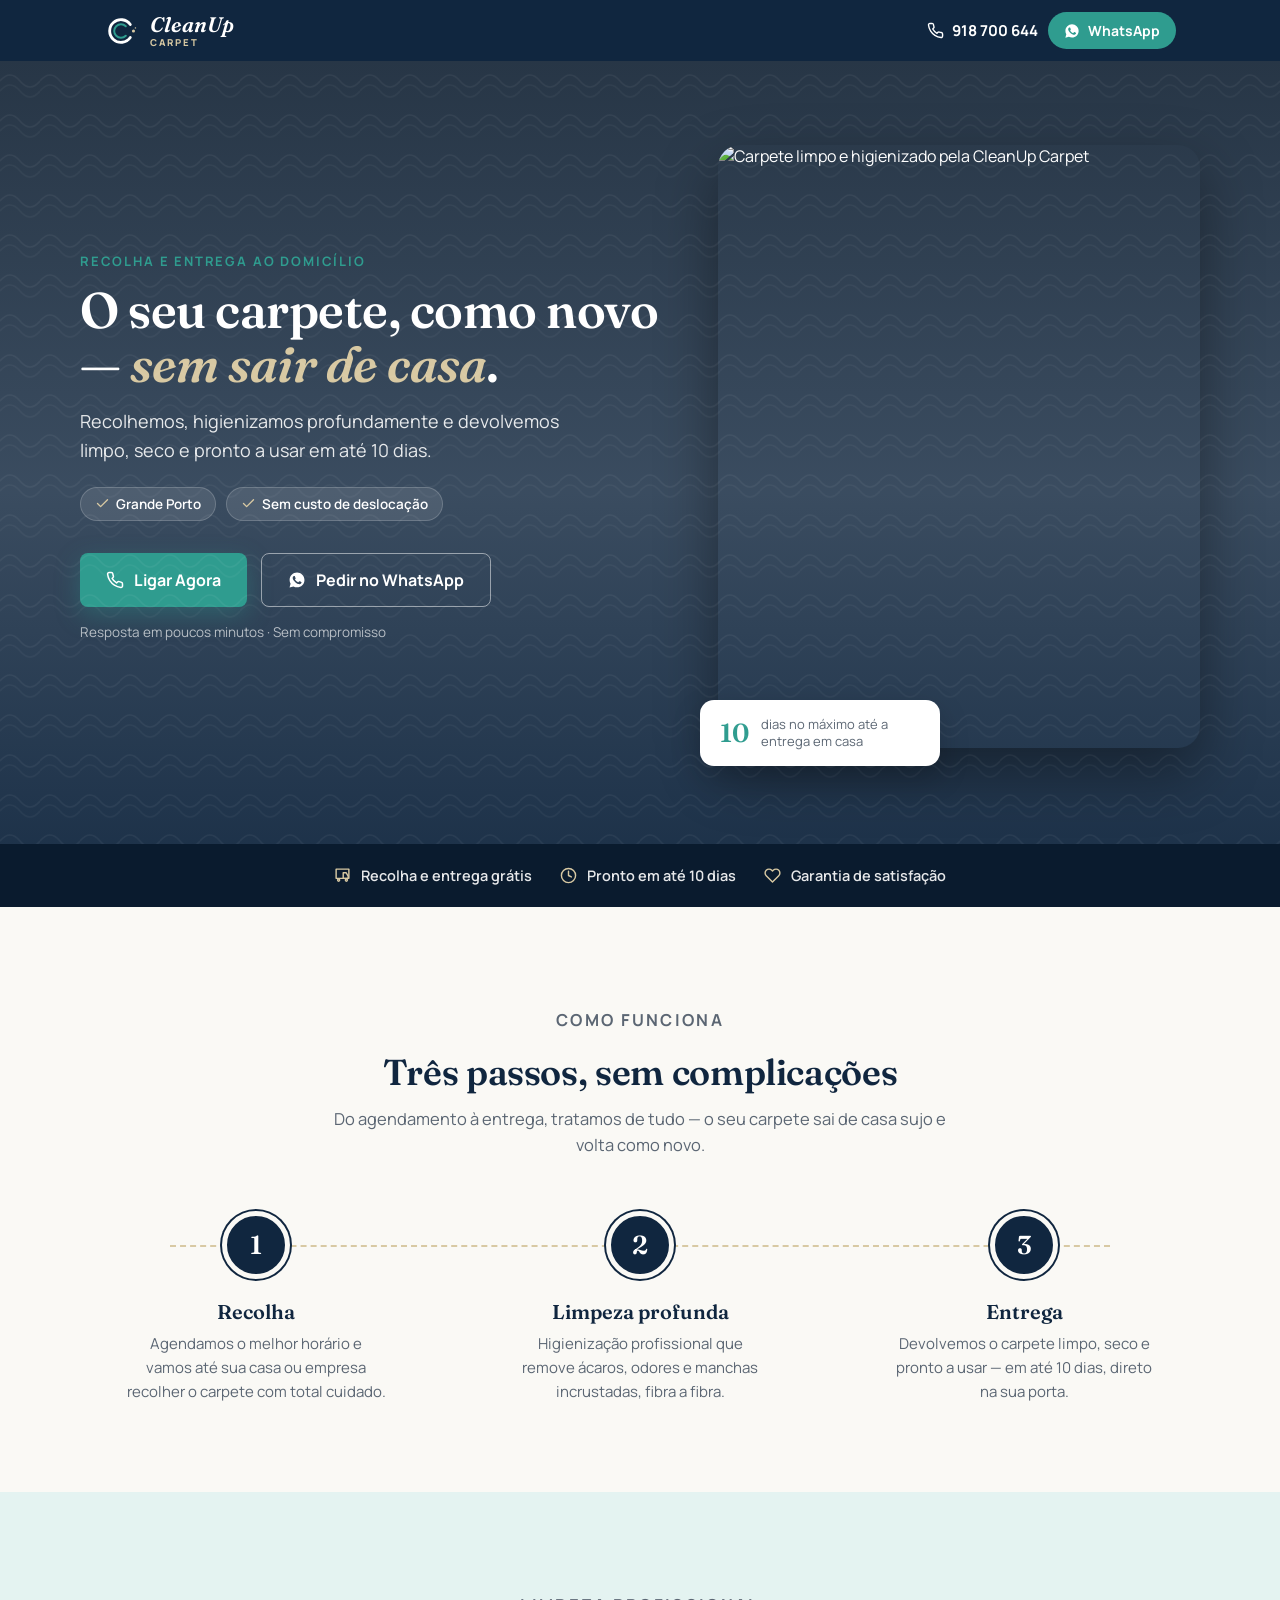
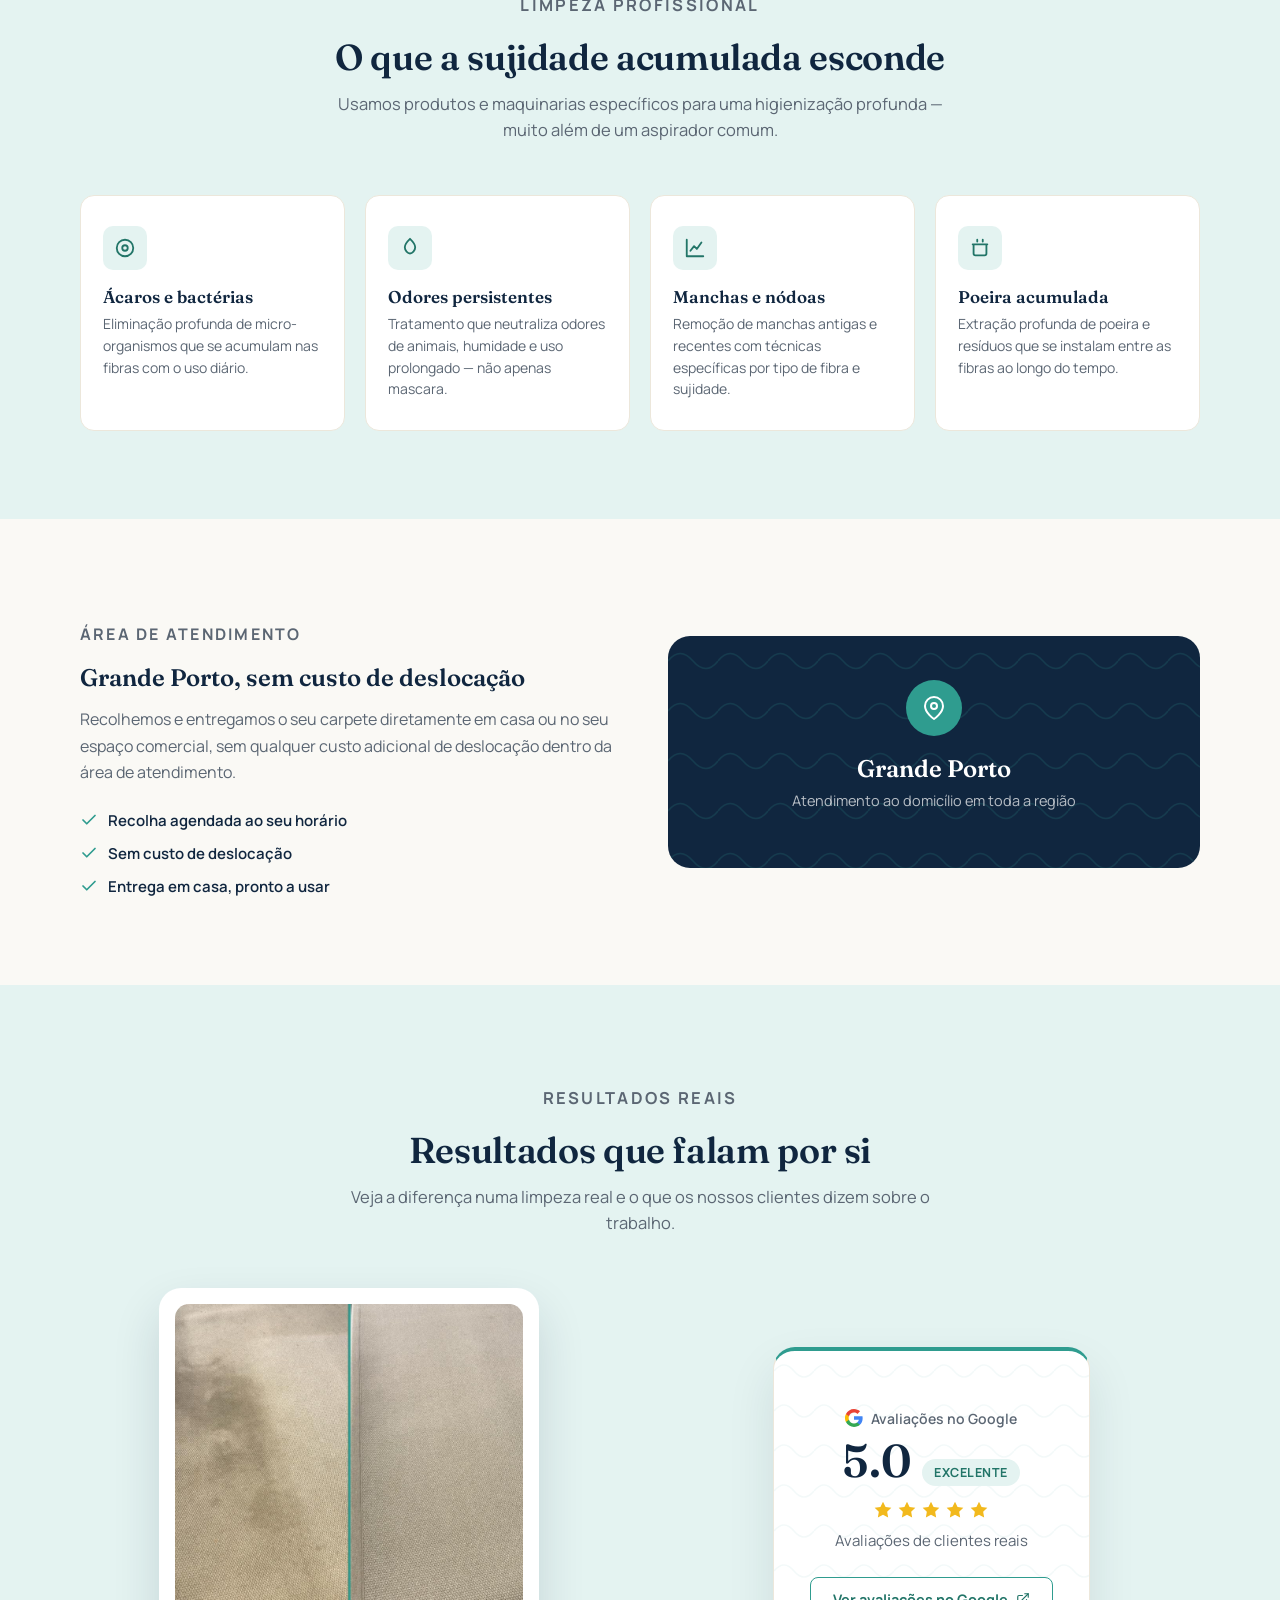
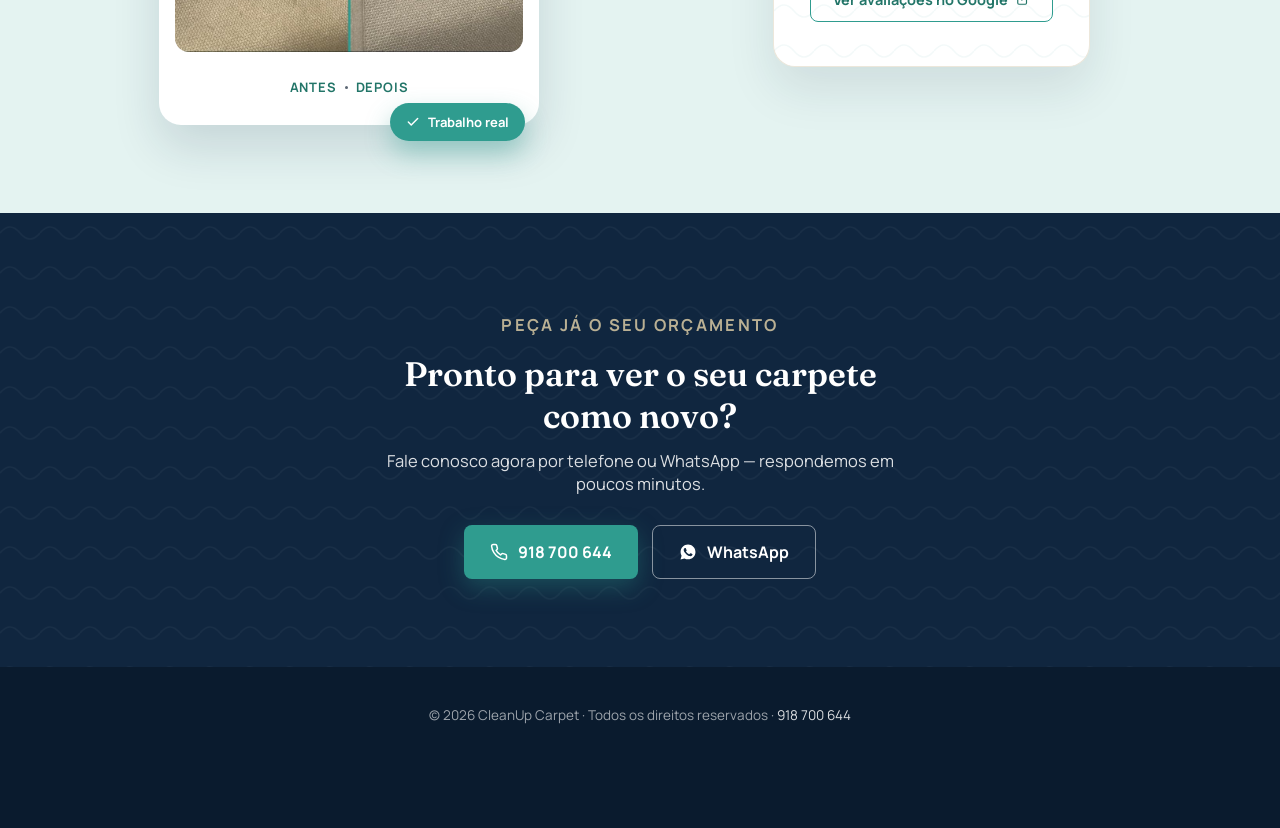
==== index.html @ f54b5669 "atualização do gtm e tags" ====
<!DOCTYPE html>
<html lang="pt-PT">
<head>
  <!-- Google Tag Manager -->
  <script>(function(w,d,s,l,i){w[l]=w[l]||[];w[l].push({'gtm.start':
  new Date().getTime(),event:'gtm.js'});var f=d.getElementsByTagName(s)[0],
  j=d.createElement(s),dl=l!='dataLayer'?'&l='+l:'';j.async=true;j.src=
  'https://www.googletagmanager.com/gtm.js?id='+i+dl;f.parentNode.insertBefore(j,f);
  })(window,document,'script','dataLayer','GTM-M6M8V87M');</script>
  <!-- End Google Tag Manager -->

  <meta name="google-site-verification" content="YmWbG7pUKcaKjGeunkC3giNS_1po00nuQrC6rEz5vrQ" />
  <meta charset="UTF-8">
  <meta name="viewport" content="width=device-width, initial-scale=1.0">
  <meta name="description" content="Limpeza profissional de carpetes com recolha e entrega ao domicílio no Grande Porto. Sem custo de deslocação. Pronto em até 10 dias.">

  <title>CleanUp Carpet | Limpeza Profissional de Carpetes com Recolha e Entrega</title>

  <link rel="preconnect" href="https://fonts.googleapis.com">
  <link rel="preconnect" href="https://fonts.gstatic.com" crossorigin>
  <link href="https://fonts.googleapis.com/css2?family=Fraunces:ital,wght@0,500;0,600;1,500;1,600&family=Manrope:wght@400;500;600;700;800&display=swap" rel="stylesheet">

  <link rel="stylesheet" href="style.css">
</head>

<body>
<!-- Google Tag Manager (noscript) -->
<noscript><iframe src="https://www.googletagmanager.com/ns.html?id=GTM-M6M8V87M"
height="0" width="0" style="display:none;visibility:hidden"></iframe></noscript>
<!-- End Google Tag Manager (noscript) -->

<!-- ===================== TOP BAR ===================== -->
<div class="topbar">
  <div class="topbar-inner">
    <a class="topbar-brand" href="#" aria-label="CleanUp Carpet">
      <span class="icon-mark">
        <svg width="34" height="34" viewBox="0 0 120 120">
          <path d="M 92.77 82.94 A 40 40 0 1 1 92.77 37.06" fill="none" stroke="#FFFFFF" stroke-width="10" stroke-linecap="round"/>
          <path d="M 76.97 76.97 A 24 24 0 1 1 76.97 43.03" fill="none" stroke="#2F9C8F" stroke-width="7" stroke-linecap="round"/>
          <circle cx="104" cy="60" r="5.5" fill="#D8C9A3"/>
          <circle cx="111" cy="49" r="2.6" fill="#D8C9A3"/>
        </svg>
      </span>
      <span class="brand-wordmark">
        <span class="top">CleanUp</span>
        <span class="bottom">Carpet</span>
      </span>
    </a>
    <div class="topbar-actions">
      <a class="topbar-phone" href="tel:+351918700644">
        <svg width="17" height="17" viewBox="0 0 24 24" fill="none" stroke="currentColor" stroke-width="2" stroke-linecap="round" stroke-linejoin="round"><path d="M22 16.92v3a2 2 0 0 1-2.18 2 19.79 19.79 0 0 1-8.63-3.07 19.5 19.5 0 0 1-6-6 19.79 19.79 0 0 1-3.07-8.67A2 2 0 0 1 4.11 2h3a2 2 0 0 1 2 1.72c.127.96.361 1.903.7 2.81a2 2 0 0 1-.45 2.11L8.09 9.91a16 16 0 0 0 6 6l1.27-1.27a2 2 0 0 1 2.11-.45c.907.339 1.85.573 2.81.7A2 2 0 0 1 22 16.92z"/></svg>
        <span class="txt">918 700 644</span>
      </a>
      <a class="btn-whatsapp-sm"
         href="https://wa.me/351918700644?text=Quero%20um%20orçamento%20para%20carpete"

         target="_blank">
        <svg width="16" height="16" viewBox="0 0 24 24" fill="currentColor"><path d="M12.04 2C6.58 2 2.13 6.45 2.13 11.91c0 1.75.46 3.45 1.32 4.95L2.05 22l5.25-1.38a9.9 9.9 0 0 0 4.74 1.21h.01c5.46 0 9.91-4.45 9.91-9.91C21.96 6.45 17.5 2 12.04 2zm5.8 14.16c-.24.68-1.39 1.32-1.93 1.4-.5.08-1.13.11-1.83-.11-.42-.14-.96-.31-1.65-.61-2.91-1.26-4.81-4.19-4.96-4.38-.15-.2-1.19-1.58-1.19-3.01 0-1.43.75-2.13 1.02-2.42.27-.29.58-.36.78-.36.19 0 .39 0 .55.01.18.01.42-.07.65.5.24.58.81 2.01.88 2.15.07.15.12.32.02.52-.1.2-.15.32-.29.49-.15.17-.31.38-.44.51-.15.15-.3.31-.13.6.17.29.76 1.25 1.63 2.02 1.12 1 2.06 1.31 2.35 1.46.29.15.46.13.63-.08.17-.2.72-.84.92-1.13.19-.29.39-.24.65-.14.27.1 1.68.79 1.97.93.29.15.48.22.55.34.07.13.07.71-.17 1.39z"/></svg>
        WhatsApp
      </a>
    </div>
  </div>
</div>

<!-- ===================== HERO ===================== -->
<header class="hero">
  <div class="hero-inner">
    <div class="hero-content">
      <p class="eyebrow">Recolha e entrega ao domicílio</p>
      <h1>O seu carpete, como novo — <em>sem sair de casa</em>.</h1>
      <p class="lede">
        Recolhemos, higienizamos profundamente e devolvemos limpo, seco e pronto a usar em até 10 dias.
      </p>

      <div class="hero-badges">
        <span class="hero-badge">
          <svg width="15" height="15" viewBox="0 0 24 24" fill="none" stroke="var(--color-sand)" stroke-width="2.2" stroke-linecap="round" stroke-linejoin="round"><path d="M20 6 9 17l-5-5"/></svg>
          Grande Porto
        </span>
        <span class="hero-badge">
          <svg width="15" height="15" viewBox="0 0 24 24" fill="none" stroke="var(--color-sand)" stroke-width="2.2" stroke-linecap="round" stroke-linejoin="round"><path d="M20 6 9 17l-5-5"/></svg>
          Sem custo de deslocação
        </span>
      </div>

      <div class="buttons">
        <a class="btn-primary" href="tel:+351918700644">
          <svg width="18" height="18" viewBox="0 0 24 24" fill="none" stroke="currentColor" stroke-width="2" stroke-linecap="round" stroke-linejoin="round"><path d="M22 16.92v3a2 2 0 0 1-2.18 2 19.79 19.79 0 0 1-8.63-3.07 19.5 19.5 0 0 1-6-6 19.79 19.79 0 0 1-3.07-8.67A2 2 0 0 1 4.11 2h3a2 2 0 0 1 2 1.72c.127.96.361 1.903.7 2.81a2 2 0 0 1-.45 2.11L8.09 9.91a16 16 0 0 0 6 6l1.27-1.27a2 2 0 0 1 2.11-.45c.907.339 1.85.573 2.81.7A2 2 0 0 1 22 16.92z"/></svg>
          Ligar Agora
        </a>
        <a class="btn-secondary"
           href="https://wa.me/351918700644?text=Ol%C3%A1%2C%20quero%20um%20or%C3%A7amento%20para%20o%20meu%20carpete"

           target="_blank">
          <svg width="18" height="18" viewBox="0 0 24 24" fill="currentColor"><path d="M12.04 2C6.58 2 2.13 6.45 2.13 11.91c0 1.75.46 3.45 1.32 4.95L2.05 22l5.25-1.38a9.9 9.9 0 0 0 4.74 1.21h.01c5.46 0 9.91-4.45 9.91-9.91C21.96 6.45 17.5 2 12.04 2zm5.8 14.16c-.24.68-1.39 1.32-1.93 1.4-.5.08-1.13.11-1.83-.11-.42-.14-.96-.31-1.65-.61-2.91-1.26-4.81-4.19-4.96-4.38-.15-.2-1.19-1.58-1.19-3.01 0-1.43.75-2.13 1.02-2.42.27-.29.58-.36.78-.36.19 0 .39 0 .55.01.18.01.42-.07.65.5.24.58.81 2.01.88 2.15.07.15.12.32.02.52-.1.2-.15.32-.29.49-.15.17-.31.38-.44.51-.15.15-.3.31-.13.6.17.29.76 1.25 1.63 2.02 1.12 1 2.06 1.31 2.35 1.46.29.15.46.13.63-.08.17-.2.72-.84.92-1.13.19-.29.39-.24.65-.14.27.1 1.68.79 1.97.93.29.15.48.22.55.34.07.13.07.71-.17 1.39z"/></svg>
          Pedir no WhatsApp
        </a>
      </div>

      <p class="hero-note">Resposta em poucos minutos · Sem compromisso</p>
    </div>

    <div class="hero-visual">
      <img src="https://i.postimg.cc/q7rK0zLg/Fundo-capa-site-cleanup.jpg" alt="Carpete limpo e higienizado pela CleanUp Carpet">
      <div class="hero-visual-tag">
        <span class="num">10</span>
        <span class="txt">dias no máximo até a entrega em casa</span>
      </div>
    </div>
  </div>
</header>

<!-- ===================== TRUST STRIP ===================== -->
<div class="trust-strip">
  <div class="wrap">
    <span class="trust-item">
      <svg width="17" height="17" viewBox="0 0 24 24" fill="none" stroke="currentColor" stroke-width="2" stroke-linecap="round" stroke-linejoin="round"><path d="M3 3h18v13H3z"/><path d="M16 8h4l3 5v3h-7V8z" transform="translate(-3 0)"/><circle cx="6.5" cy="18.5" r="1.5"/><circle cx="17.5" cy="18.5" r="1.5"/></svg>
      Recolha e entrega grátis
    </span>
    <span class="trust-item">
      <svg width="17" height="17" viewBox="0 0 24 24" fill="none" stroke="currentColor" stroke-width="2" stroke-linecap="round" stroke-linejoin="round"><circle cx="12" cy="12" r="10"/><path d="M12 6v6l4 2"/></svg>
      Pronto em até 10 dias
    </span>
    <span class="trust-item">
      <svg width="17" height="17" viewBox="0 0 24 24" fill="none" stroke="currentColor" stroke-width="2" stroke-linecap="round" stroke-linejoin="round"><path d="M20.84 4.61a5.5 5.5 0 0 0-7.78 0L12 5.67l-1.06-1.06a5.5 5.5 0 0 0-7.78 7.78l1.06 1.06L12 21.23l7.78-7.78 1.06-1.06a5.5 5.5 0 0 0 0-7.78z"/></svg>
      Garantia de satisfação
    </span>
  </div>
</div>

<!-- ===================== COMO FUNCIONA ===================== -->
<section class="section" id="como-funciona">
  <div class="section-head">
    <p class="eyebrow">Como funciona</p>
    <h2>Três passos, sem complicações</h2>
    <p>Do agendamento à entrega, tratamos de tudo — o seu carpete sai de casa sujo e volta como novo.</p>
  </div>

  <div class="process">
    <div class="process-track">
      <div class="process-step">
        <div class="process-num">1</div>
        <h3>Recolha</h3>
        <p>Agendamos o melhor horário e vamos até sua casa ou empresa recolher o carpete com total cuidado.</p>
      </div>
      <div class="process-step">
        <div class="process-num">2</div>
        <h3>Limpeza profunda</h3>
        <p>Higienização profissional que remove ácaros, odores e manchas incrustadas, fibra a fibra.</p>
      </div>
      <div class="process-step">
        <div class="process-num">3</div>
        <h3>Entrega</h3>
        <p>Devolvemos o carpete limpo, seco e pronto a usar — em até 10 dias, direto na sua porta.</p>
      </div>
    </div>
  </div>
</section>

<!-- ===================== BENEFÍCIOS ===================== -->
<section class="section alt">
  <div class="section-head">
    <p class="eyebrow">Limpeza profissional</p>
    <h2>O que a sujidade acumulada esconde</h2>
    <p>Usamos produtos e maquinarias específicos para uma higienização profunda — muito além de um aspirador comum.</p>
  </div>

  <div class="grid">
    <div class="card">
      <div class="icon">
        <svg width="22" height="22" viewBox="0 0 24 24" fill="none" stroke="currentColor" stroke-width="2" stroke-linecap="round" stroke-linejoin="round"><circle cx="12" cy="12" r="9"/><circle cx="12" cy="12" r="3"/></svg>
      </div>
      <h3>Ácaros e bactérias</h3>
      <p>Eliminação profunda de micro-organismos que se acumulam nas fibras com o uso diário.</p>
    </div>
    <div class="card">
      <div class="icon">
        <svg width="22" height="22" viewBox="0 0 24 24" fill="none" stroke="currentColor" stroke-width="2" stroke-linecap="round" stroke-linejoin="round"><path d="M17.66 11.2C17.66 15 14.42 18 12 18s-5.66-3-5.66-6.8C6.34 7.4 12 2 12 2s5.66 5.4 5.66 9.2z"/></svg>
      </div>
      <h3>Odores persistentes</h3>
      <p>Tratamento que neutraliza odores de animais, humidade e uso prolongado — não apenas mascara.</p>
    </div>
    <div class="card">
      <div class="icon">
        <svg width="22" height="22" viewBox="0 0 24 24" fill="none" stroke="currentColor" stroke-width="2" stroke-linecap="round" stroke-linejoin="round"><path d="M3 3v18h18"/><path d="M7 15l4-5 3 3 5-7"/></svg>
      </div>
      <h3>Manchas e nódoas</h3>
      <p>Remoção de manchas antigas e recentes com técnicas específicas por tipo de fibra e sujidade.</p>
    </div>
    <div class="card">
      <div class="icon">
        <svg width="22" height="22" viewBox="0 0 24 24" fill="none" stroke="currentColor" stroke-width="2" stroke-linecap="round" stroke-linejoin="round"><path d="M9 3v2m6-2v2M4 8h16M5 8v10a2 2 0 0 0 2 2h10a2 2 0 0 0 2-2V8"/></svg>
      </div>
      <h3>Poeira acumulada</h3>
      <p>Extração profunda de poeira e resíduos que se instalam entre as fibras ao longo do tempo.</p>
    </div>
  </div>
</section>

<!-- ===================== ÁREA DE ATENDIMENTO ===================== -->
<section class="section">
  <div class="area">
    <div class="area-copy">
      <p class="eyebrow">Área de atendimento</p>
      <h2>Grande Porto, sem custo de deslocação</h2>
      <p>Recolhemos e entregamos o seu carpete diretamente em casa ou no seu espaço comercial, sem qualquer custo adicional de deslocação dentro da área de atendimento.</p>
      <ul class="area-list">
        <li>
          <svg width="18" height="18" viewBox="0 0 24 24" fill="none" stroke="currentColor" stroke-width="2.3" stroke-linecap="round" stroke-linejoin="round"><path d="M20 6 9 17l-5-5"/></svg>
          Recolha agendada ao seu horário
        </li>
        <li>
          <svg width="18" height="18" viewBox="0 0 24 24" fill="none" stroke="currentColor" stroke-width="2.3" stroke-linecap="round" stroke-linejoin="round"><path d="M20 6 9 17l-5-5"/></svg>
          Sem custo de deslocação
        </li>
        <li>
          <svg width="18" height="18" viewBox="0 0 24 24" fill="none" stroke="currentColor" stroke-width="2.3" stroke-linecap="round" stroke-linejoin="round"><path d="M20 6 9 17l-5-5"/></svg>
          Entrega em casa, pronto a usar
        </li>
      </ul>
    </div>
    <div class="area-visual">
      <div class="area-visual-inner">
        <div class="pin">
          <svg width="24" height="24" viewBox="0 0 24 24" fill="none" stroke="white" stroke-width="2" stroke-linecap="round" stroke-linejoin="round"><path d="M21 10c0 7-9 13-9 13s-9-6-9-13a9 9 0 0 1 18 0z"/><circle cx="12" cy="10" r="3"/></svg>
        </div>
        <h3>Grande Porto</h3>
        <p>Atendimento ao domicílio em toda a região</p>
      </div>
    </div>
  </div>
</section>

<!-- ===================== RESULTADOS & AVALIAÇÕES ===================== -->
<section class="section alt">
  <div class="section-head">
    <p class="eyebrow">Resultados reais</p>
    <h2>Resultados que falam por si</h2>
    <p>Veja a diferença numa limpeza real e o que os nossos clientes dizem sobre o trabalho.</p>
  </div>

  <div class="results-row">
    <div class="before-after">
      <img src="antesdepois03-final.jpg" alt="Antes e depois da limpeza profissional de carpete pela CleanUp Carpet" class="before-after-img">
      <span class="before-after-tag">
        <svg width="14" height="14" viewBox="0 0 24 24" fill="none" stroke="currentColor" stroke-width="2.5" stroke-linecap="round" stroke-linejoin="round"><path d="M20 6 9 17l-5-5"/></svg>
        Trabalho real
      </span>
      <p class="before-after-caption">Antes <span class="divider"></span> Depois</p>
    </div>

  <div class="review-card">
    <p class="review-brand">
      <svg width="18" height="18" viewBox="0 0 24 24"><path fill="#4285F4" d="M23.52 12.27c0-.85-.08-1.67-.22-2.45H12v4.64h6.47c-.28 1.5-1.13 2.77-2.4 3.62v3h3.88c2.27-2.09 3.57-5.17 3.57-8.81z"/><path fill="#34A853" d="M12 24c3.24 0 5.96-1.07 7.95-2.92l-3.88-3c-1.08.72-2.45 1.15-4.07 1.15-3.13 0-5.78-2.11-6.73-4.96H1.27v3.1C3.25 21.3 7.31 24 12 24z"/><path fill="#FBBC05" d="M5.27 14.27a7.2 7.2 0 0 1 0-4.54v-3.1H1.27a12 12 0 0 0 0 10.74l4-3.1z"/><path fill="#EA4335" d="M12 4.77c1.77 0 3.35.61 4.6 1.8l3.44-3.44C17.95 1.19 15.24 0 12 0 7.31 0 3.25 2.7 1.27 6.63l4 3.1C6.22 6.88 8.87 4.77 12 4.77z"/></svg>
      Avaliações no Google
    </p>
    <div class="review-score-row">
      <div class="review-score">5.0</div>
      <span class="review-score-tag">Excelente</span>
    </div>
    <div class="review-stars" aria-hidden="true">
      <svg width="20" height="20" viewBox="0 0 24 24" fill="currentColor"><path d="M12 2l3.09 6.26L22 9.27l-5 4.87 1.18 6.88L12 17.77l-6.18 3.25L7 14.14 2 9.27l6.91-1.01L12 2z"/></svg>
      <svg width="20" height="20" viewBox="0 0 24 24" fill="currentColor"><path d="M12 2l3.09 6.26L22 9.27l-5 4.87 1.18 6.88L12 17.77l-6.18 3.25L7 14.14 2 9.27l6.91-1.01L12 2z"/></svg>
      <svg width="20" height="20" viewBox="0 0 24 24" fill="currentColor"><path d="M12 2l3.09 6.26L22 9.27l-5 4.87 1.18 6.88L12 17.77l-6.18 3.25L7 14.14 2 9.27l6.91-1.01L12 2z"/></svg>
      <svg width="20" height="20" viewBox="0 0 24 24" fill="currentColor"><path d="M12 2l3.09 6.26L22 9.27l-5 4.87 1.18 6.88L12 17.77l-6.18 3.25L7 14.14 2 9.27l6.91-1.01L12 2z"/></svg>
      <svg width="20" height="20" viewBox="0 0 24 24" fill="currentColor"><path d="M12 2l3.09 6.26L22 9.27l-5 4.87 1.18 6.88L12 17.77l-6.18 3.25L7 14.14 2 9.27l6.91-1.01L12 2z"/></svg>
    </div>
    <p class="review-count">Avaliações de clientes reais</p>
    <a class="btn-review" href="https://maps.app.goo.gl/Uer6frY7BQBJQrbE8?g_st=iwb" target="_blank" rel="noopener">
      Ver avaliações no Google
      <svg width="14" height="14" viewBox="0 0 24 24" fill="none" stroke="currentColor" stroke-width="2" stroke-linecap="round" stroke-linejoin="round"><path d="M18 13v6a2 2 0 0 1-2 2H5a2 2 0 0 1-2-2V8a2 2 0 0 1 2-2h6"/><polyline points="15 3 21 3 21 9"/><line x1="10" y1="14" x2="21" y2="3"/></svg>
    </a>
  </div>
  </div>
</section>

<!-- ===================== CTA FINAL ===================== -->
<section class="cta">
  <div class="cta-inner">
    <p class="eyebrow" style="color:var(--color-sand)">Peça já o seu orçamento</p>
    <h2>Pronto para ver o seu carpete como novo?</h2>
    <p>Fale conosco agora por telefone ou WhatsApp — respondemos em poucos minutos.</p>
    <div class="buttons">
      <a class="btn-primary" href="tel:+351918700644">
        <svg width="18" height="18" viewBox="0 0 24 24" fill="none" stroke="currentColor" stroke-width="2" stroke-linecap="round" stroke-linejoin="round"><path d="M22 16.92v3a2 2 0 0 1-2.18 2 19.79 19.79 0 0 1-8.63-3.07 19.5 19.5 0 0 1-6-6 19.79 19.79 0 0 1-3.07-8.67A2 2 0 0 1 4.11 2h3a2 2 0 0 1 2 1.72c.127.96.361 1.903.7 2.81a2 2 0 0 1-.45 2.11L8.09 9.91a16 16 0 0 0 6 6l1.27-1.27a2 2 0 0 1 2.11-.45c.907.339 1.85.573 2.81.7A2 2 0 0 1 22 16.92z"/></svg>
        918 700 644
      </a>
      <a class="btn-secondary"
         href="https://wa.me/351918700644?text=Ol%C3%A1%2C%20preciso%20agendar%20a%20recolha%20do%20carpete"

         target="_blank">
        <svg width="18" height="18" viewBox="0 0 24 24" fill="currentColor"><path d="M12.04 2C6.58 2 2.13 6.45 2.13 11.91c0 1.75.46 3.45 1.32 4.95L2.05 22l5.25-1.38a9.9 9.9 0 0 0 4.74 1.21h.01c5.46 0 9.91-4.45 9.91-9.91C21.96 6.45 17.5 2 12.04 2zm5.8 14.16c-.24.68-1.39 1.32-1.93 1.4-.5.08-1.13.11-1.83-.11-.42-.14-.96-.31-1.65-.61-2.91-1.26-4.81-4.19-4.96-4.38-.15-.2-1.19-1.58-1.19-3.01 0-1.43.75-2.13 1.02-2.42.27-.29.58-.36.78-.36.19 0 .39 0 .55.01.18.01.42-.07.65.5.24.58.81 2.01.88 2.15.07.15.12.32.02.52-.1.2-.15.32-.29.49-.15.17-.31.38-.44.51-.15.15-.3.31-.13.6.17.29.76 1.25 1.63 2.02 1.12 1 2.06 1.31 2.35 1.46.29.15.46.13.63-.08.17-.2.72-.84.92-1.13.19-.29.39-.24.65-.14.27.1 1.68.79 1.97.93.29.15.48.22.55.34.07.13.07.71-.17 1.39z"/></svg>
        WhatsApp
      </a>
    </div>
  </div>
</section>

<!-- ===================== FOOTER ===================== -->
<footer>
  <p>© 2026 CleanUp Carpet · Todos os direitos reservados · <a href="tel:+351918700644">918 700 644</a></p>
</footer>

<!-- ===================== STICKY MOBILE CTA ===================== -->
<div class="mobile-cta-bar">
  <a class="call" href="tel:+351918700644">
    <svg width="17" height="17" viewBox="0 0 24 24" fill="none" stroke="currentColor" stroke-width="2" stroke-linecap="round" stroke-linejoin="round"><path d="M22 16.92v3a2 2 0 0 1-2.18 2 19.79 19.79 0 0 1-8.63-3.07 19.5 19.5 0 0 1-6-6 19.79 19.79 0 0 1-3.07-8.67A2 2 0 0 1 4.11 2h3a2 2 0 0 1 2 1.72c.127.96.361 1.903.7 2.81a2 2 0 0 1-.45 2.11L8.09 9.91a16 16 0 0 0 6 6l1.27-1.27a2 2 0 0 1 2.11-.45c.907.339 1.85.573 2.81.7A2 2 0 0 1 22 16.92z"/></svg>
    Ligar
  </a>
  <a class="wa"
     href="https://wa.me/351918700644?text=Quero%20um%20orçamento%20para%20carpete"

     target="_blank">
    <svg width="17" height="17" viewBox="0 0 24 24" fill="currentColor"><path d="M12.04 2C6.58 2 2.13 6.45 2.13 11.91c0 1.75.46 3.45 1.32 4.95L2.05 22l5.25-1.38a9.9 9.9 0 0 0 4.74 1.21h.01c5.46 0 9.91-4.45 9.91-9.91C21.96 6.45 17.5 2 12.04 2zm5.8 14.16c-.24.68-1.39 1.32-1.93 1.4-.5.08-1.13.11-1.83-.11-.42-.14-.96-.31-1.65-.61-2.91-1.26-4.81-4.19-4.96-4.38-.15-.2-1.19-1.58-1.19-3.01 0-1.43.75-2.13 1.02-2.42.27-.29.58-.36.78-.36.19 0 .39 0 .55.01.18.01.42-.07.65.5.24.58.81 2.01.88 2.15.07.15.12.32.02.52-.1.2-.15.32-.29.49-.15.17-.31.38-.44.51-.15.15-.3.31-.13.6.17.29.76 1.25 1.63 2.02 1.12 1 2.06 1.31 2.35 1.46.29.15.46.13.63-.08.17-.2.72-.84.92-1.13.19-.29.39-.24.65-.14.27.1 1.68.79 1.97.93.29.15.48.22.55.34.07.13.07.71-.17 1.39z"/></svg>
    WhatsApp
  </a>
</div>

</body>
</html>
---- style.css ----
/* ============================================
   CleanUp Carpet — Design tokens
   ============================================ */
:root {
  --color-base: #faf9f5;
  --color-surface: #ffffff;
  --color-ink: #10263f;
  --color-ink-dark: #0a1b2e;
  --color-teal: #2f9c8f;
  --color-teal-dark: #227568;
  --color-teal-light: #e4f3f1;
  --color-sand: #d8c9a3;
  --color-text: #1e1e1e;
  --color-text-muted: #5b6673;

  --font-display: "Fraunces", serif;
  --font-body: "Manrope", sans-serif;

  --radius-sm: 8px;
  --radius-md: 14px;
  --radius-lg: 22px;

  --max-width: 1120px;
}

* { box-sizing: border-box; }

html { scroll-behavior: smooth; }

body {
  margin: 0;
  font-family: var(--font-body);
  color: var(--color-text);
  background: var(--color-base);
  -webkit-font-smoothing: antialiased;
}

img { max-width: 100%; display: block; }

a { color: inherit; }

:focus-visible {
  outline: 3px solid var(--color-teal);
  outline-offset: 2px;
}

.wrap {
  max-width: var(--max-width);
  margin: 0 auto;
  padding: 0 24px;
}

.eyebrow {
  font-family: var(--font-body);
  font-size: 13px;
  font-weight: 700;
  letter-spacing: 0.14em;
  text-transform: uppercase;
  color: var(--color-teal);
}

h1, h2, h3 {
  font-family: var(--font-display);
  color: var(--color-ink);
  margin: 0;
  font-weight: 600;
}

/* ============================================
   TOP BAR — always-visible contact
   ============================================ */
.topbar {
  position: sticky;
  top: 0;
  z-index: 50;
  background: var(--color-ink);
  color: white;
}

.topbar-inner {
  max-width: var(--max-width);
  margin: 0 auto;
  padding: 12px 24px;
  display: flex;
  align-items: center;
  justify-content: space-between;
  gap: 16px;
}

.topbar-brand {
  display: flex;
  align-items: center;
  gap: 12px;
  text-decoration: none;
}

.topbar-brand .icon-mark svg { display: block; }

.topbar-brand .brand-wordmark {
  display: flex;
  flex-direction: column;
  line-height: 1;
}

.topbar-brand .brand-wordmark .top {
  font-family: var(--font-display);
  font-style: italic;
  font-weight: 600;
  font-size: 21px;
  color: white;
}

.topbar-brand .brand-wordmark .bottom {
  font-family: var(--font-body);
  font-weight: 800;
  letter-spacing: 0.22em;
  text-transform: uppercase;
  color: var(--color-sand);
  font-size: 9.5px;
  margin-top: 3px;
}

.topbar-actions {
  display: flex;
  align-items: center;
  gap: 10px;
}

.topbar-phone {
  display: flex;
  align-items: center;
  gap: 8px;
  font-weight: 700;
  font-size: 15px;
  text-decoration: none;
  color: white;
  white-space: nowrap;
}

.topbar-phone svg { flex-shrink: 0; }

.btn-whatsapp-sm {
  display: inline-flex;
  align-items: center;
  gap: 8px;
  background: var(--color-teal);
  color: white;
  padding: 9px 16px;
  border-radius: 999px;
  font-weight: 700;
  font-size: 14px;
  text-decoration: none;
  white-space: nowrap;
  transition: background 0.15s ease;
}

.btn-whatsapp-sm:hover { background: var(--color-teal-dark); }

/* ============================================
   HERO
   ============================================ */
.hero {
  position: relative;
  background:
    linear-gradient(180deg, rgba(10, 27, 46, 0.88) 0%, rgba(16, 38, 63, 0.82) 55%, rgba(16, 38, 63, 0.94) 100%),
    url("https://i.postimg.cc/q7rK0zLg/Fundo-capa-site-cleanup.jpg");
  background-size: cover;
  background-position: center 20%;
  color: white;
  padding: 84px 24px 96px;
  overflow: hidden;
}

.hero::after {
  /* woven-fiber texture signature */
  content: "";
  position: absolute;
  inset: 0;
  background-image: url("data:image/svg+xml,%3Csvg xmlns='http://www.w3.org/2000/svg' width='40' height='40'%3E%3Cpath d='M0 20 Q10 8 20 20 T40 20' stroke='%23ffffff' stroke-opacity='0.05' fill='none' stroke-width='1.5'/%3E%3Cpath d='M0 30 Q10 18 20 30 T40 30' stroke='%23ffffff' stroke-opacity='0.04' fill='none' stroke-width='1.5'/%3E%3C/svg%3E");
  pointer-events: none;
}

.hero-inner {
  position: relative;
  max-width: var(--max-width);
  margin: 0 auto;
  display: grid;
  grid-template-columns: 1.1fr 0.9fr;
  gap: 48px;
  align-items: center;
}

.hero-content h1 {
  font-size: 50px;
  line-height: 1.08;
  color: white;
  margin-top: 10px;
  letter-spacing: -0.01em;
}

.hero-content h1 em {
  font-style: italic;
  color: var(--color-sand);
}

.hero-content p.lede {
  font-size: 18px;
  line-height: 1.6;
  color: rgba(255, 255, 255, 0.88);
  margin-top: 16px;
  max-width: 480px;
}

.hero-badges {
  display: flex;
  flex-wrap: wrap;
  gap: 10px;
  margin-top: 22px;
}

.hero-badge {
  display: flex;
  align-items: center;
  gap: 6px;
  background: rgba(255, 255, 255, 0.1);
  border: 1px solid rgba(255, 255, 255, 0.18);
  padding: 7px 14px;
  border-radius: 999px;
  font-size: 13.5px;
  font-weight: 600;
}

.hero-badge svg { flex-shrink: 0; }

.buttons {
  margin-top: 32px;
  display: flex;
  gap: 14px;
  flex-wrap: wrap;
}

.btn-primary {
  display: inline-flex;
  align-items: center;
  gap: 10px;
  background: var(--color-teal);
  color: white;
  padding: 15px 26px;
  text-decoration: none;
  font-weight: 700;
  font-size: 16px;
  border-radius: var(--radius-sm);
  transition: transform 0.15s ease, background 0.15s ease;
  box-shadow: 0 8px 24px rgba(47, 156, 143, 0.35);
}

.btn-primary:hover {
  background: var(--color-teal-dark);
  transform: translateY(-2px);
}

.btn-secondary {
  display: inline-flex;
  align-items: center;
  gap: 10px;
  border: 1.5px solid rgba(255, 255, 255, 0.5);
  color: white;
  padding: 15px 26px;
  text-decoration: none;
  font-weight: 700;
  font-size: 16px;
  border-radius: var(--radius-sm);
  transition: background 0.15s ease, border-color 0.15s ease;
}

.btn-secondary:hover {
  background: rgba(255, 255, 255, 0.1);
  border-color: white;
}

.hero-note {
  margin-top: 16px;
  font-size: 13.5px;
  color: rgba(255, 255, 255, 0.65);
}

/* hero visual: stacked photo card */
.hero-visual {
  position: relative;
}

.hero-visual img {
  border-radius: var(--radius-lg);
  box-shadow: 0 24px 60px rgba(0, 0, 0, 0.4);
  aspect-ratio: 4/5;
  object-fit: cover;
  width: 100%;
}

.hero-visual-tag {
  position: absolute;
  bottom: -18px;
  left: -18px;
  background: white;
  color: var(--color-ink);
  padding: 16px 20px;
  border-radius: var(--radius-md);
  box-shadow: 0 12px 30px rgba(0, 0, 0, 0.18);
  display: flex;
  align-items: center;
  gap: 12px;
  max-width: 240px;
}

.hero-visual-tag .num {
  font-family: var(--font-display);
  font-size: 26px;
  font-weight: 600;
  color: var(--color-teal);
}

.hero-visual-tag .txt {
  font-size: 13px;
  line-height: 1.3;
  color: var(--color-text-muted);
}

/* ============================================
   TRUST STRIP
   ============================================ */
.trust-strip {
  background: var(--color-ink-dark);
  padding: 22px 24px;
}

.trust-strip .wrap {
  display: flex;
  flex-wrap: wrap;
  justify-content: center;
  gap: 28px;
}

.trust-item {
  display: flex;
  align-items: center;
  gap: 10px;
  color: rgba(255, 255, 255, 0.9);
  font-size: 14.5px;
  font-weight: 600;
}

.trust-item svg { flex-shrink: 0; color: var(--color-sand); }

/* ============================================
   SECTIONS
   ============================================ */
.section {
  padding: 88px 24px;
}

.section-head {
  max-width: 620px;
  margin: 0 auto 52px;
  text-align: center;
}

.section-head h2 {
  font-size: 36px;
  margin-top: 8px;
  letter-spacing: -0.01em;
}

.section-head p {
  color: var(--color-text-muted);
  font-size: 16.5px;
  line-height: 1.6;
  margin-top: 12px;
}

.section.alt { background: var(--color-teal-light); }

/* ---- Como funciona: thread/stitch process ---- */
.process {
  position: relative;
  max-width: var(--max-width);
  margin: 0 auto;
}

.process-track {
  position: relative;
  display: grid;
  grid-template-columns: repeat(3, 1fr);
  gap: 32px;
}

.process-track::before {
  content: "";
  position: absolute;
  top: 34px;
  left: 8%;
  right: 8%;
  height: 0;
  border-top: 2.5px dashed var(--color-sand);
  z-index: 0;
}

.process-step {
  position: relative;
  z-index: 1;
  text-align: center;
}

.process-num {
  width: 68px;
  height: 68px;
  border-radius: 50%;
  background: var(--color-ink);
  color: white;
  display: flex;
  align-items: center;
  justify-content: center;
  font-family: var(--font-display);
  font-size: 26px;
  font-weight: 600;
  margin: 0 auto 20px;
  border: 5px solid var(--color-base);
  box-shadow: 0 0 0 2px var(--color-ink);
}

.process-step h3 {
  font-size: 20px;
  margin-bottom: 8px;
}

.process-step p {
  color: var(--color-text-muted);
  font-size: 15px;
  line-height: 1.6;
  max-width: 260px;
  margin: 0 auto;
}

/* ---- Benefícios grid ---- */
.grid {
  display: grid;
  grid-template-columns: repeat(4, 1fr);
  gap: 20px;
  max-width: var(--max-width);
  margin: 0 auto;
}

.card {
  background: var(--color-surface);
  padding: 30px 22px;
  border-radius: var(--radius-md);
  border: 1px solid #ece7db;
  text-align: left;
}

.card .icon {
  width: 44px;
  height: 44px;
  border-radius: 10px;
  background: var(--color-teal-light);
  color: var(--color-teal-dark);
  display: flex;
  align-items: center;
  justify-content: center;
  margin-bottom: 16px;
}

.card h3 {
  font-size: 17px;
  margin-bottom: 6px;
}

.card p {
  font-size: 14px;
  color: var(--color-text-muted);
  line-height: 1.55;
  margin: 0;
}

/* ---- Área de atendimento ---- */
.area {
  max-width: var(--max-width);
  margin: 0 auto;
  display: grid;
  grid-template-columns: 1fr 1fr;
  gap: 56px;
  align-items: center;
}

.area-copy p {
  color: var(--color-text-muted);
  font-size: 16px;
  line-height: 1.65;
  margin-top: 14px;
}

.area-list {
  list-style: none;
  padding: 0;
  margin: 24px 0 0;
  display: flex;
  flex-direction: column;
  gap: 12px;
}

.area-list li {
  display: flex;
  align-items: center;
  gap: 10px;
  font-weight: 600;
  font-size: 15px;
  color: var(--color-ink);
}

.area-list svg { color: var(--color-teal); flex-shrink: 0; }

.area-visual {
  position: relative;
  background: var(--color-ink);
  border-radius: var(--radius-lg);
  padding: 44px 32px;
  text-align: center;
  overflow: hidden;
}

.area-visual::before {
  content: "";
  position: absolute;
  inset: 0;
  background-image: url("data:image/svg+xml,%3Csvg xmlns='http://www.w3.org/2000/svg' width='50' height='50'%3E%3Cpath d='M0 25 Q12 10 25 25 T50 25' stroke='%232f9c8f' stroke-opacity='0.18' fill='none' stroke-width='1.5'/%3E%3C/svg%3E");
}

.area-visual-inner { position: relative; }

.area-visual .pin {
  width: 56px;
  height: 56px;
  margin: 0 auto 18px;
  border-radius: 50%;
  background: var(--color-teal);
  display: flex;
  align-items: center;
  justify-content: center;
}

.area-visual h3 {
  color: white;
  font-size: 24px;
}

.area-visual p {
  color: rgba(255, 255, 255, 0.7);
  font-size: 14.5px;
  margin-top: 8px;
}

/* ---- Resultados & Avaliações ---- */
.results-row {
  display: grid;
  grid-template-columns: 1fr 1fr;
  gap: 44px;
  align-items: center;
  max-width: var(--max-width);
  margin: 0 auto;
}

.before-after {
  max-width: 380px;
  margin: 0 auto;
  position: relative;
  background: var(--color-surface);
  border-radius: var(--radius-lg);
  padding: 16px;
  box-shadow: 0 22px 48px rgba(16, 38, 63, 0.14);
}

.before-after-img {
  width: 100%;
  border-radius: var(--radius-md);
  aspect-ratio: 1/1;
  object-fit: cover;
  display: block;
}

.before-after-tag {
  position: absolute;
  bottom: -16px;
  right: 14px;
  display: flex;
  align-items: center;
  gap: 8px;
  background: var(--color-teal);
  color: white;
  padding: 10px 16px;
  border-radius: 999px;
  font-size: 13px;
  font-weight: 700;
  box-shadow: 0 12px 26px rgba(47, 156, 143, 0.4);
  white-space: nowrap;
}

.before-after-caption {
  display: flex;
  align-items: center;
  justify-content: center;
  gap: 8px;
  margin-top: 26px;
  font-size: 13px;
  font-weight: 700;
  letter-spacing: 0.06em;
  text-transform: uppercase;
  color: var(--color-teal-dark);
}

.before-after-caption .divider {
  width: 3px;
  height: 3px;
  border-radius: 50%;
  background: var(--color-text-muted);
}

/* ---- Avaliações Google ---- */
.review-card {
  max-width: 460px;
  margin: 0 auto;
  background: var(--color-surface);
  border: 1px solid #ece7db;
  border-top: 4px solid var(--color-teal);
  border-radius: var(--radius-lg);
  padding: 44px 36px;
  text-align: center;
  position: relative;
  overflow: hidden;
  box-shadow: 0 22px 48px rgba(16, 38, 63, 0.1);
}

.review-card::before {
  content: "";
  position: absolute;
  inset: 0;
  background-image: url("data:image/svg+xml,%3Csvg xmlns='http://www.w3.org/2000/svg' width='40' height='40'%3E%3Cpath d='M0 20 Q10 8 20 20 T40 20' stroke='%232f9c8f' stroke-opacity='0.06' fill='none' stroke-width='1.5'/%3E%3C/svg%3E");
  pointer-events: none;
}

.review-card > * {
  position: relative;
}

.review-brand {
  display: flex;
  align-items: center;
  justify-content: center;
  gap: 8px;
  margin-bottom: 10px;
  font-size: 14px;
  color: var(--color-text-muted);
  font-weight: 600;
}

.review-score-row {
  display: flex;
  align-items: baseline;
  justify-content: center;
  gap: 10px;
}

.review-score {
  font-family: var(--font-display);
  font-size: 46px;
  font-weight: 600;
  color: var(--color-ink);
  line-height: 1;
}

.review-score-tag {
  background: var(--color-teal-light);
  color: var(--color-teal-dark);
  font-size: 12.5px;
  font-weight: 700;
  padding: 5px 12px;
  border-radius: 999px;
  text-transform: uppercase;
  letter-spacing: 0.04em;
}

.review-stars {
  display: flex;
  justify-content: center;
  gap: 4px;
  margin: 14px 0 10px;
}

.review-stars svg { color: #f2b91d; }

.review-count {
  color: var(--color-text-muted);
  font-size: 15px;
  margin: 0 0 26px;
}

.btn-review {
  display: inline-flex;
  align-items: center;
  gap: 8px;
  border: 1.5px solid var(--color-teal);
  color: var(--color-teal-dark);
  padding: 12px 22px;
  border-radius: var(--radius-sm);
  text-decoration: none;
  font-weight: 700;
  font-size: 14.5px;
  transition: background 0.15s ease;
}

.btn-review:hover { background: var(--color-teal-light); }

/* ============================================
   CTA FINAL
   ============================================ */
.cta {
  background: var(--color-ink);
  color: white;
  text-align: center;
  padding: 88px 24px;
  position: relative;
  overflow: hidden;
}

.cta::before {
  content: "";
  position: absolute;
  inset: 0;
  background-image: url("data:image/svg+xml,%3Csvg xmlns='http://www.w3.org/2000/svg' width='40' height='40'%3E%3Cpath d='M0 20 Q10 8 20 20 T40 20' stroke='%23ffffff' stroke-opacity='0.04' fill='none' stroke-width='1.5'/%3E%3C/svg%3E");
}

.cta-inner {
  position: relative;
  max-width: 560px;
  margin: 0 auto;
}

.cta h2 {
  color: white;
  font-size: 34px;
}

.cta p {
  opacity: 0.85;
  font-size: 16.5px;
  margin-top: 12px;
}

.cta .buttons {
  justify-content: center;
  margin-top: 30px;
}

/* ============================================
   FOOTER
   ============================================ */
footer {
  text-align: center;
  padding: 26px 24px 90px;
  font-size: 13.5px;
  background: var(--color-ink-dark);
  color: rgba(255, 255, 255, 0.6);
}

footer a { color: rgba(255, 255, 255, 0.85); text-decoration: none; }

/* ============================================
   STICKY MOBILE CTA BAR
   ============================================ */
.mobile-cta-bar {
  display: none;
}

/* ============================================
   RESPONSIVE
   ============================================ */
@media (max-width: 880px) {
  .hero-inner { grid-template-columns: 1fr; }
  .hero-visual { order: -1; max-width: 320px; margin: 0 auto; }
  .hero-content h1 { font-size: 38px; }
  .hero-content p.lede { max-width: 100%; }
  .grid { grid-template-columns: repeat(2, 1fr); }
  .process-track { grid-template-columns: 1fr; gap: 36px; }
  .process-track::before { display: none; }
  .area { grid-template-columns: 1fr; gap: 36px; }
  .results-row { grid-template-columns: 1fr; gap: 32px; }
  .section { padding: 64px 20px; }
  .section-head h2 { font-size: 28px; }

  .topbar-phone span.txt { display: none; }

  .mobile-cta-bar {
    display: flex;
    position: fixed;
    bottom: 0;
    left: 0;
    right: 0;
    z-index: 60;
    background: white;
    box-shadow: 0 -6px 20px rgba(0, 0, 0, 0.12);
  }

  .mobile-cta-bar a {
    flex: 1;
    display: flex;
    align-items: center;
    justify-content: center;
    gap: 8px;
    padding: 16px 10px;
    font-weight: 700;
    font-size: 15px;
    text-decoration: none;
  }

  .mobile-cta-bar .call {
    background: var(--color-ink);
    color: white;
  }

  .mobile-cta-bar .wa {
    background: var(--color-teal);
    color: white;
  }

  body { padding-bottom: 62px; }
}

@media (max-width: 560px) {
  .grid { grid-template-columns: 1fr; }
  .hero { padding: 64px 20px 72px; }
  .hero-content h1 { font-size: 32px; }
}

@media (prefers-reduced-motion: reduce) {
  * { transition: none !important; scroll-behavior: auto !important; }
}
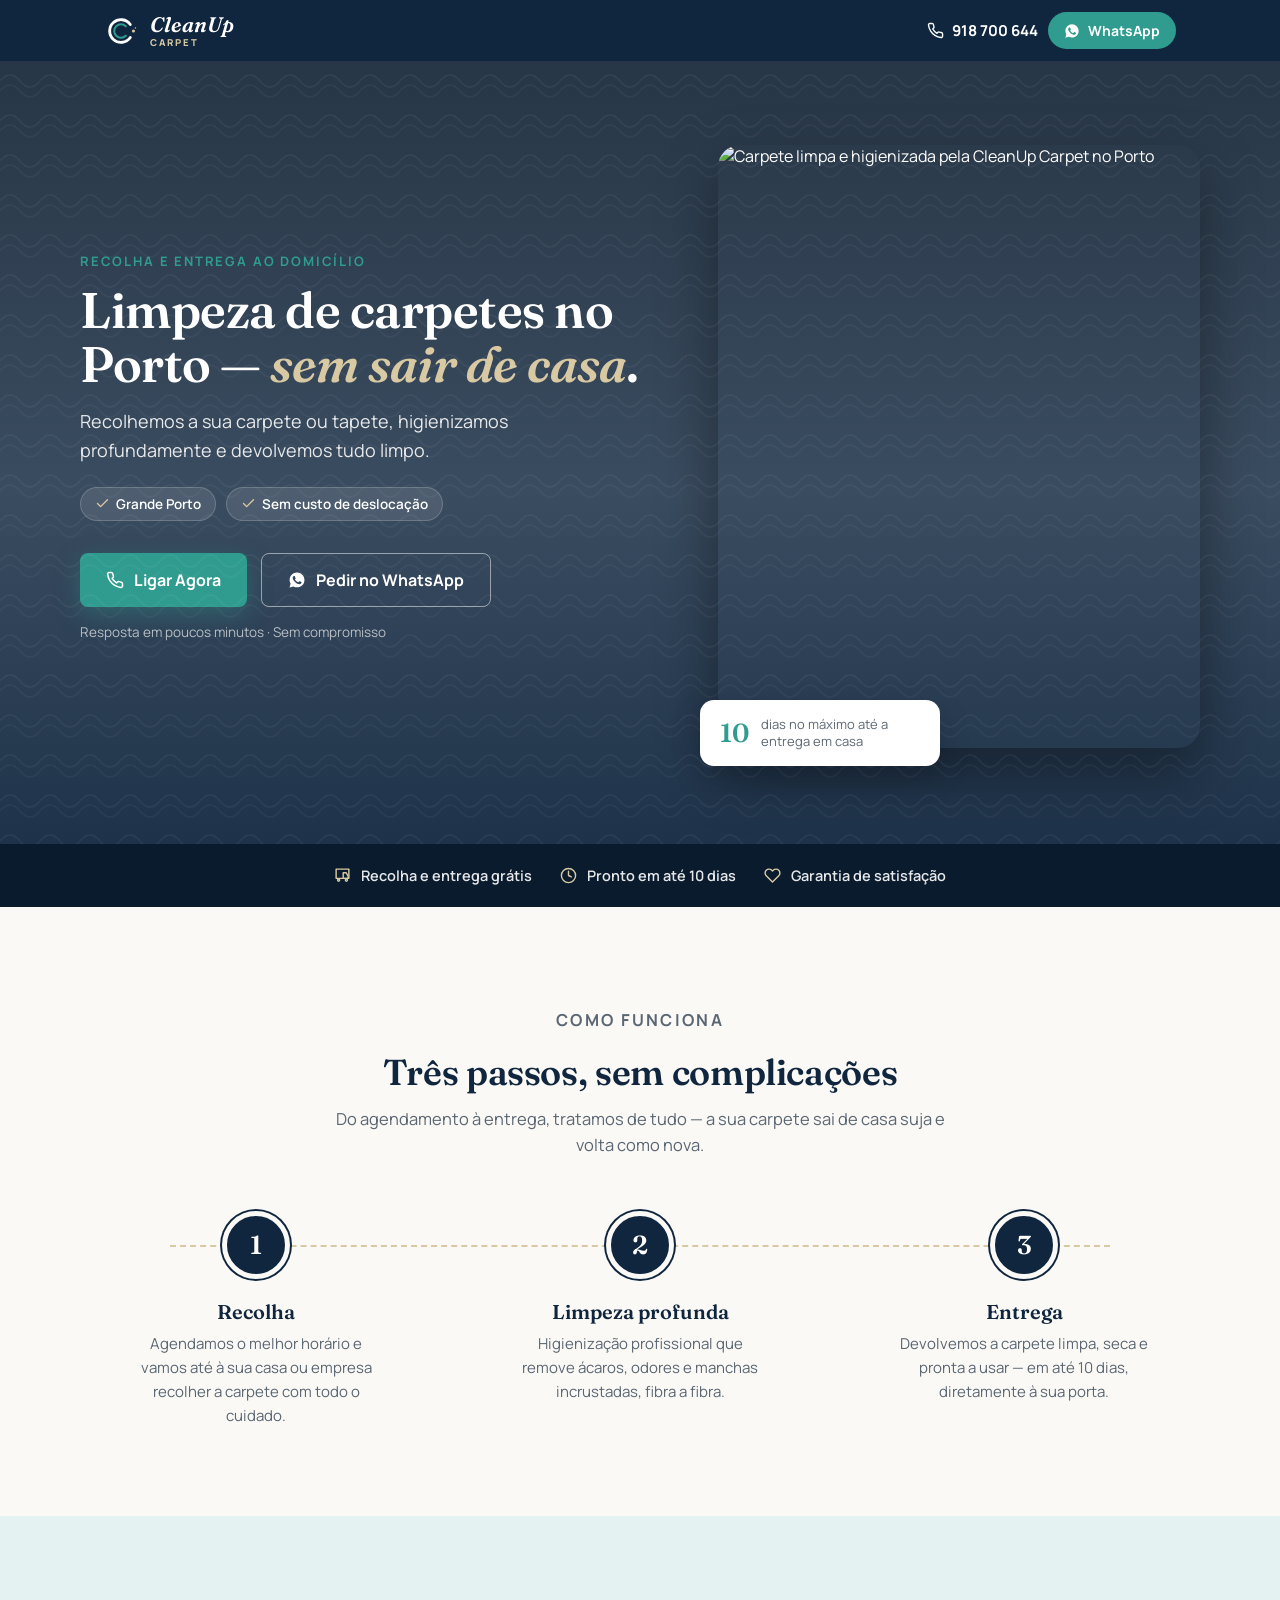
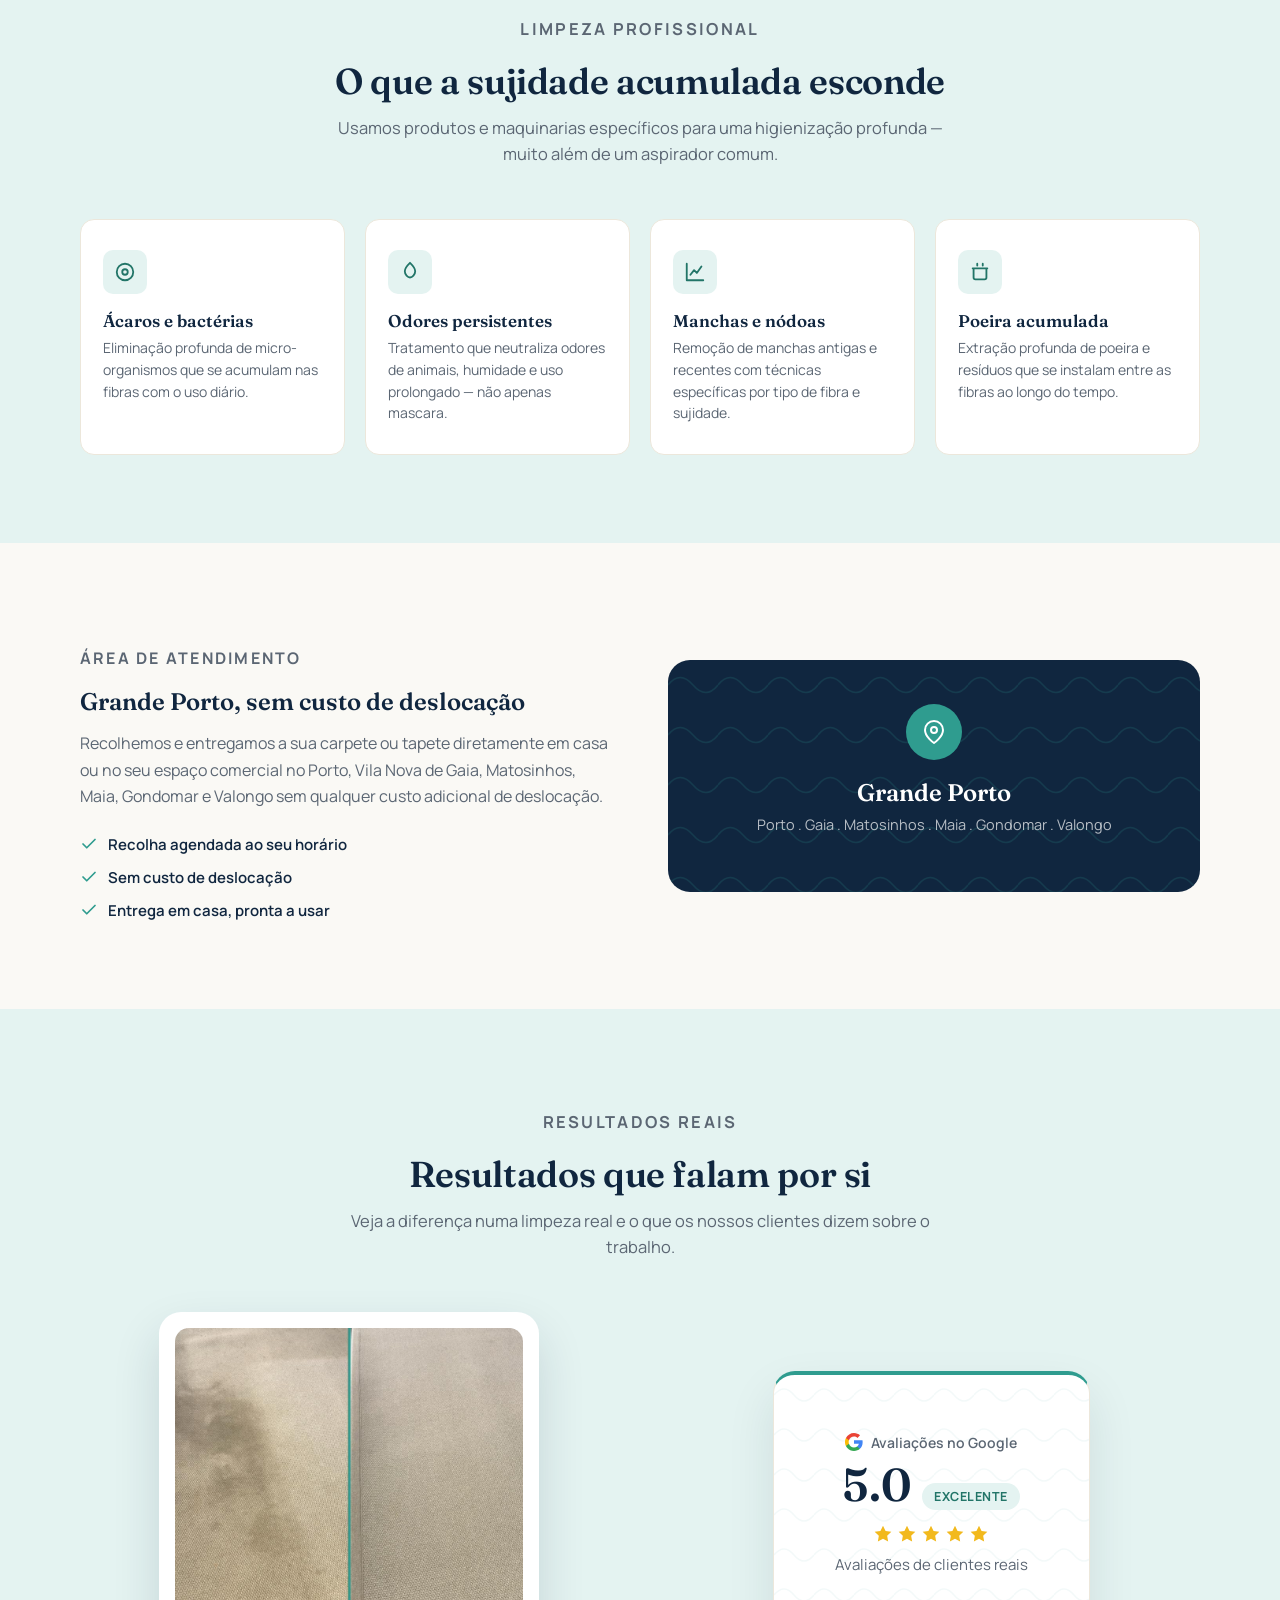
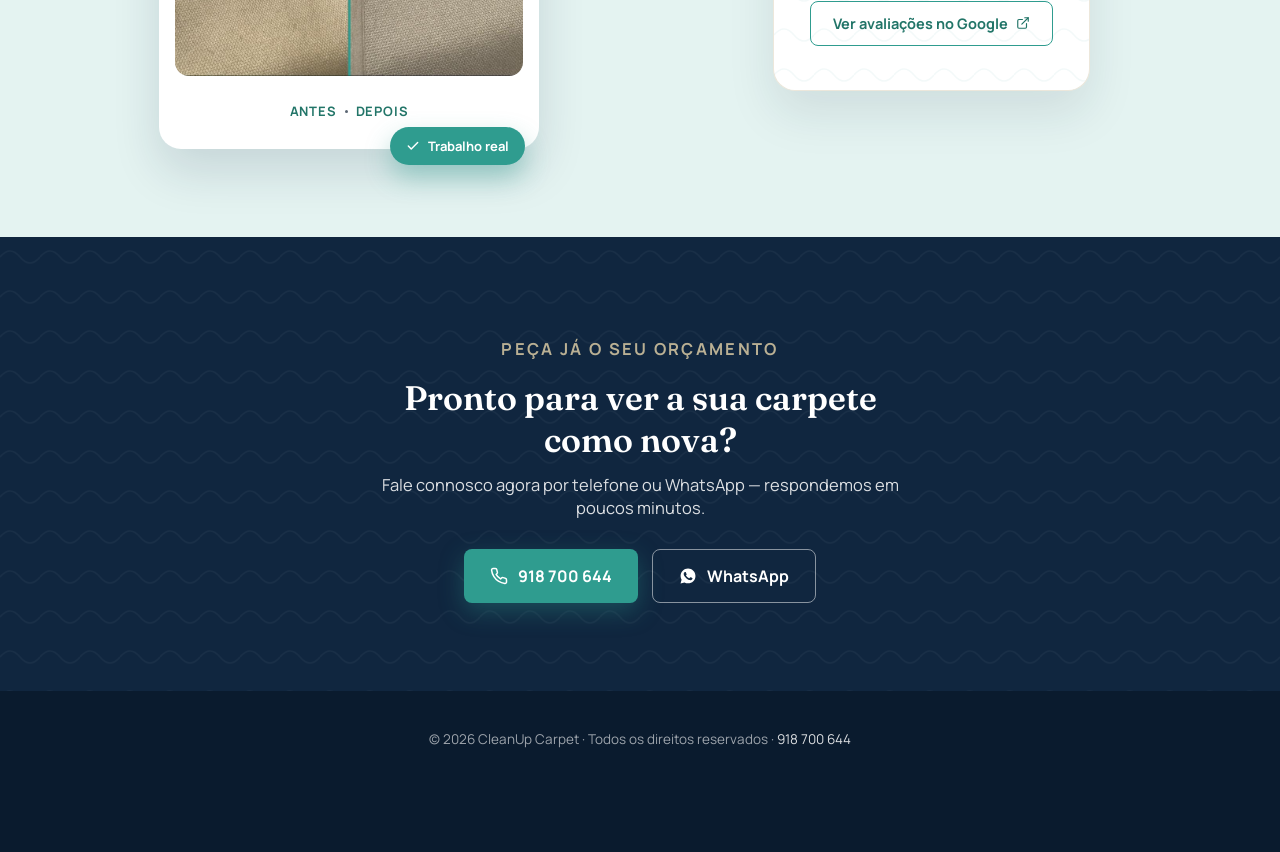
==== commit 348d6af5: "Update text for carpet cleaning service details pt pt" ====
--- a/index.html
+++ b/index.html
@@ -12,10 +12,44 @@
   <meta name="google-site-verification" content="YmWbG7pUKcaKjGeunkC3giNS_1po00nuQrC6rEz5vrQ" />
   <meta charset="UTF-8">
   <meta name="viewport" content="width=device-width, initial-scale=1.0">
-  <meta name="description" content="Limpeza profissional de carpetes com recolha e entrega ao domicílio no Grande Porto. Sem custo de deslocação. Pronto em até 10 dias.">
-
-  <title>CleanUp Carpet | Limpeza Profissional de Carpetes com Recolha e Entrega</title>
-
+
+  <title>Limpeza de Carpetes no Porto | Recolha Grátis – CleanUp</title>
+<meta name="description" content="Limpeza profissional de carpetes e tapetes com recolha e entrega ao domicílio no Grande Porto. Sem custo de deslocação. Peça já o seu orçamento!">
+
+<link rel="canonical" href="https://www.cleanupcarpet.pt/">
+
+<meta property="og:title" content="Limpeza de Carpetes no Porto | CleanUp Carpet">
+<meta property="og:description" content="Recolhemos, limpamos e entregamos a sua carpete em casa. Sem custo de deslocação no Grande Porto.">
+<meta property="og:image" content="https://www.cleanupcarpet.pt/antesdepois03-final.jpg">
+<meta property="og:url" content="https://www.cleanupcarpet.pt/">
+<meta property="og:type" content="website">
+<meta property="og:locale" content="pt_PT">
+<meta name="twitter:card" content="summary_large_image">
+
+<script type="application/ld+json">
+{
+  "@context": "https://schema.org",
+  "@type": "LocalBusiness",
+  "name": "CleanUp Carpet",
+  "description": "Limpeza profissional de carpetes e tapetes com recolha e entrega ao domicílio no Grande Porto.",
+  "url": "https://www.cleanupcarpet.pt/",
+  "telephone": "+351918700644",
+  "image": "https://www.cleanupcarpet.pt/antesdepois03-final.jpg",
+  "areaServed": ["Porto", "Vila Nova de Gaia", "Matosinhos", "Maia", "Gondomar", "Valongo"],
+  "priceRange": "€€",
+  "hasOfferCatalog": {
+    "@type": "OfferCatalog",
+    "name": "Serviços",
+    "itemListElement": [{
+      "@type": "Offer",
+      "itemOffered": {
+        "@type": "Service",
+        "name": "Limpeza de carpetes com recolha e entrega ao domicílio"
+      }
+    }]
+  }
+}
+</script>
   <link rel="preconnect" href="https://fonts.googleapis.com">
   <link rel="preconnect" href="https://fonts.gstatic.com" crossorigin>
   <link href="https://fonts.googleapis.com/css2?family=Fraunces:ital,wght@0,500;0,600;1,500;1,600&family=Manrope:wght@400;500;600;700;800&display=swap" rel="stylesheet">
@@ -67,9 +101,9 @@
   <div class="hero-inner">
     <div class="hero-content">
       <p class="eyebrow">Recolha e entrega ao domicílio</p>
-      <h1>O seu carpete, como novo — <em>sem sair de casa</em>.</h1>
+      <h1>Limpeza de carpetes no Porto — <em>sem sair de casa</em>.</h1>
       <p class="lede">
-        Recolhemos, higienizamos profundamente e devolvemos limpo, seco e pronto a usar em até 10 dias.
+        Recolhemos a sua carpete ou tapete, higienizamos profundamente e devolvemos tudo limpo.
       </p>
 
       <div class="hero-badges">
@@ -89,7 +123,7 @@
           Ligar Agora
         </a>
         <a class="btn-secondary"
-           href="https://wa.me/351918700644?text=Ol%C3%A1%2C%20quero%20um%20or%C3%A7amento%20para%20o%20meu%20carpete"
+           href="https://wa.me/351918700644?text=Ol%C3%A1%2C%20quero%20um%20or%C3%A7amento%20para%20a%20minha%20carpete"
 
            target="_blank">
           <svg width="18" height="18" viewBox="0 0 24 24" fill="currentColor"><path d="M12.04 2C6.58 2 2.13 6.45 2.13 11.91c0 1.75.46 3.45 1.32 4.95L2.05 22l5.25-1.38a9.9 9.9 0 0 0 4.74 1.21h.01c5.46 0 9.91-4.45 9.91-9.91C21.96 6.45 17.5 2 12.04 2zm5.8 14.16c-.24.68-1.39 1.32-1.93 1.4-.5.08-1.13.11-1.83-.11-.42-.14-.96-.31-1.65-.61-2.91-1.26-4.81-4.19-4.96-4.38-.15-.2-1.19-1.58-1.19-3.01 0-1.43.75-2.13 1.02-2.42.27-.29.58-.36.78-.36.19 0 .39 0 .55.01.18.01.42-.07.65.5.24.58.81 2.01.88 2.15.07.15.12.32.02.52-.1.2-.15.32-.29.49-.15.17-.31.38-.44.51-.15.15-.3.31-.13.6.17.29.76 1.25 1.63 2.02 1.12 1 2.06 1.31 2.35 1.46.29.15.46.13.63-.08.17-.2.72-.84.92-1.13.19-.29.39-.24.65-.14.27.1 1.68.79 1.97.93.29.15.48.22.55.34.07.13.07.71-.17 1.39z"/></svg>
@@ -101,7 +135,7 @@
     </div>
 
     <div class="hero-visual">
-      <img src="https://i.postimg.cc/q7rK0zLg/Fundo-capa-site-cleanup.jpg" alt="Carpete limpo e higienizado pela CleanUp Carpet">
+      <img src="https://i.postimg.cc/q7rK0zLg/Fundo-capa-site-cleanup.jpg" alt="Carpete limpa e higienizada pela CleanUp Carpet no Porto">
       <div class="hero-visual-tag">
         <span class="num">10</span>
         <span class="txt">dias no máximo até a entrega em casa</span>
@@ -133,7 +167,7 @@
   <div class="section-head">
     <p class="eyebrow">Como funciona</p>
     <h2>Três passos, sem complicações</h2>
-    <p>Do agendamento à entrega, tratamos de tudo — o seu carpete sai de casa sujo e volta como novo.</p>
+    <p>Do agendamento à entrega, tratamos de tudo — a sua carpete sai de casa suja e volta como nova.</p>
   </div>
 
   <div class="process">
@@ -141,7 +175,7 @@
       <div class="process-step">
         <div class="process-num">1</div>
         <h3>Recolha</h3>
-        <p>Agendamos o melhor horário e vamos até sua casa ou empresa recolher o carpete com total cuidado.</p>
+        <p>Agendamos o melhor horário e vamos até à sua casa ou empresa recolher a carpete com todo o cuidado.</p>
       </div>
       <div class="process-step">
         <div class="process-num">2</div>
@@ -151,7 +185,7 @@
       <div class="process-step">
         <div class="process-num">3</div>
         <h3>Entrega</h3>
-        <p>Devolvemos o carpete limpo, seco e pronto a usar — em até 10 dias, direto na sua porta.</p>
+        <p>Devolvemos a carpete limpa, seca e pronta a usar — em até 10 dias, diretamente à sua porta.</p>
       </div>
     </div>
   </div>
@@ -203,7 +237,7 @@
     <div class="area-copy">
       <p class="eyebrow">Área de atendimento</p>
       <h2>Grande Porto, sem custo de deslocação</h2>
-      <p>Recolhemos e entregamos o seu carpete diretamente em casa ou no seu espaço comercial, sem qualquer custo adicional de deslocação dentro da área de atendimento.</p>
+      <p>Recolhemos e entregamos a sua carpete ou tapete diretamente em casa ou no seu espaço comercial no Porto, Vila Nova de Gaia, Matosinhos, Maia, Gondomar e Valongo sem qualquer custo adicional de deslocação.</p>
       <ul class="area-list">
         <li>
           <svg width="18" height="18" viewBox="0 0 24 24" fill="none" stroke="currentColor" stroke-width="2.3" stroke-linecap="round" stroke-linejoin="round"><path d="M20 6 9 17l-5-5"/></svg>
@@ -215,7 +249,7 @@
         </li>
         <li>
           <svg width="18" height="18" viewBox="0 0 24 24" fill="none" stroke="currentColor" stroke-width="2.3" stroke-linecap="round" stroke-linejoin="round"><path d="M20 6 9 17l-5-5"/></svg>
-          Entrega em casa, pronto a usar
+          Entrega em casa, pronta a usar
         </li>
       </ul>
     </div>
@@ -225,7 +259,7 @@
           <svg width="24" height="24" viewBox="0 0 24 24" fill="none" stroke="white" stroke-width="2" stroke-linecap="round" stroke-linejoin="round"><path d="M21 10c0 7-9 13-9 13s-9-6-9-13a9 9 0 0 1 18 0z"/><circle cx="12" cy="10" r="3"/></svg>
         </div>
         <h3>Grande Porto</h3>
-        <p>Atendimento ao domicílio em toda a região</p>
+        <p>Porto . Gaia . Matosinhos . Maia . Gondomar . Valongo </p>
       </div>
     </div>
   </div>
@@ -278,15 +312,15 @@
 <section class="cta">
   <div class="cta-inner">
     <p class="eyebrow" style="color:var(--color-sand)">Peça já o seu orçamento</p>
-    <h2>Pronto para ver o seu carpete como novo?</h2>
-    <p>Fale conosco agora por telefone ou WhatsApp — respondemos em poucos minutos.</p>
+    <h2>Pronto para ver a sua carpete como nova?</h2>
+    <p>Fale connosco agora por telefone ou WhatsApp — respondemos em poucos minutos.</p>
     <div class="buttons">
       <a class="btn-primary" href="tel:+351918700644">
         <svg width="18" height="18" viewBox="0 0 24 24" fill="none" stroke="currentColor" stroke-width="2" stroke-linecap="round" stroke-linejoin="round"><path d="M22 16.92v3a2 2 0 0 1-2.18 2 19.79 19.79 0 0 1-8.63-3.07 19.5 19.5 0 0 1-6-6 19.79 19.79 0 0 1-3.07-8.67A2 2 0 0 1 4.11 2h3a2 2 0 0 1 2 1.72c.127.96.361 1.903.7 2.81a2 2 0 0 1-.45 2.11L8.09 9.91a16 16 0 0 0 6 6l1.27-1.27a2 2 0 0 1 2.11-.45c.907.339 1.85.573 2.81.7A2 2 0 0 1 22 16.92z"/></svg>
         918 700 644
       </a>
       <a class="btn-secondary"
-         href="https://wa.me/351918700644?text=Ol%C3%A1%2C%20preciso%20agendar%20a%20recolha%20do%20carpete"
+         href="https://wa.me/351918700644?text=Ol%C3%A1%2C%20preciso%20agendar%20a%20recolha%20da%20carpete"
 
          target="_blank">
         <svg width="18" height="18" viewBox="0 0 24 24" fill="currentColor"><path d="M12.04 2C6.58 2 2.13 6.45 2.13 11.91c0 1.75.46 3.45 1.32 4.95L2.05 22l5.25-1.38a9.9 9.9 0 0 0 4.74 1.21h.01c5.46 0 9.91-4.45 9.91-9.91C21.96 6.45 17.5 2 12.04 2zm5.8 14.16c-.24.68-1.39 1.32-1.93 1.4-.5.08-1.13.11-1.83-.11-.42-.14-.96-.31-1.65-.61-2.91-1.26-4.81-4.19-4.96-4.38-.15-.2-1.19-1.58-1.19-3.01 0-1.43.75-2.13 1.02-2.42.27-.29.58-.36.78-.36.19 0 .39 0 .55.01.18.01.42-.07.65.5.24.58.81 2.01.88 2.15.07.15.12.32.02.52-.1.2-.15.32-.29.49-.15.17-.31.38-.44.51-.15.15-.3.31-.13.6.17.29.76 1.25 1.63 2.02 1.12 1 2.06 1.31 2.35 1.46.29.15.46.13.63-.08.17-.2.72-.84.92-1.13.19-.29.39-.24.65-.14.27.1 1.68.79 1.97.93.29.15.48.22.55.34.07.13.07.71-.17 1.39z"/></svg>
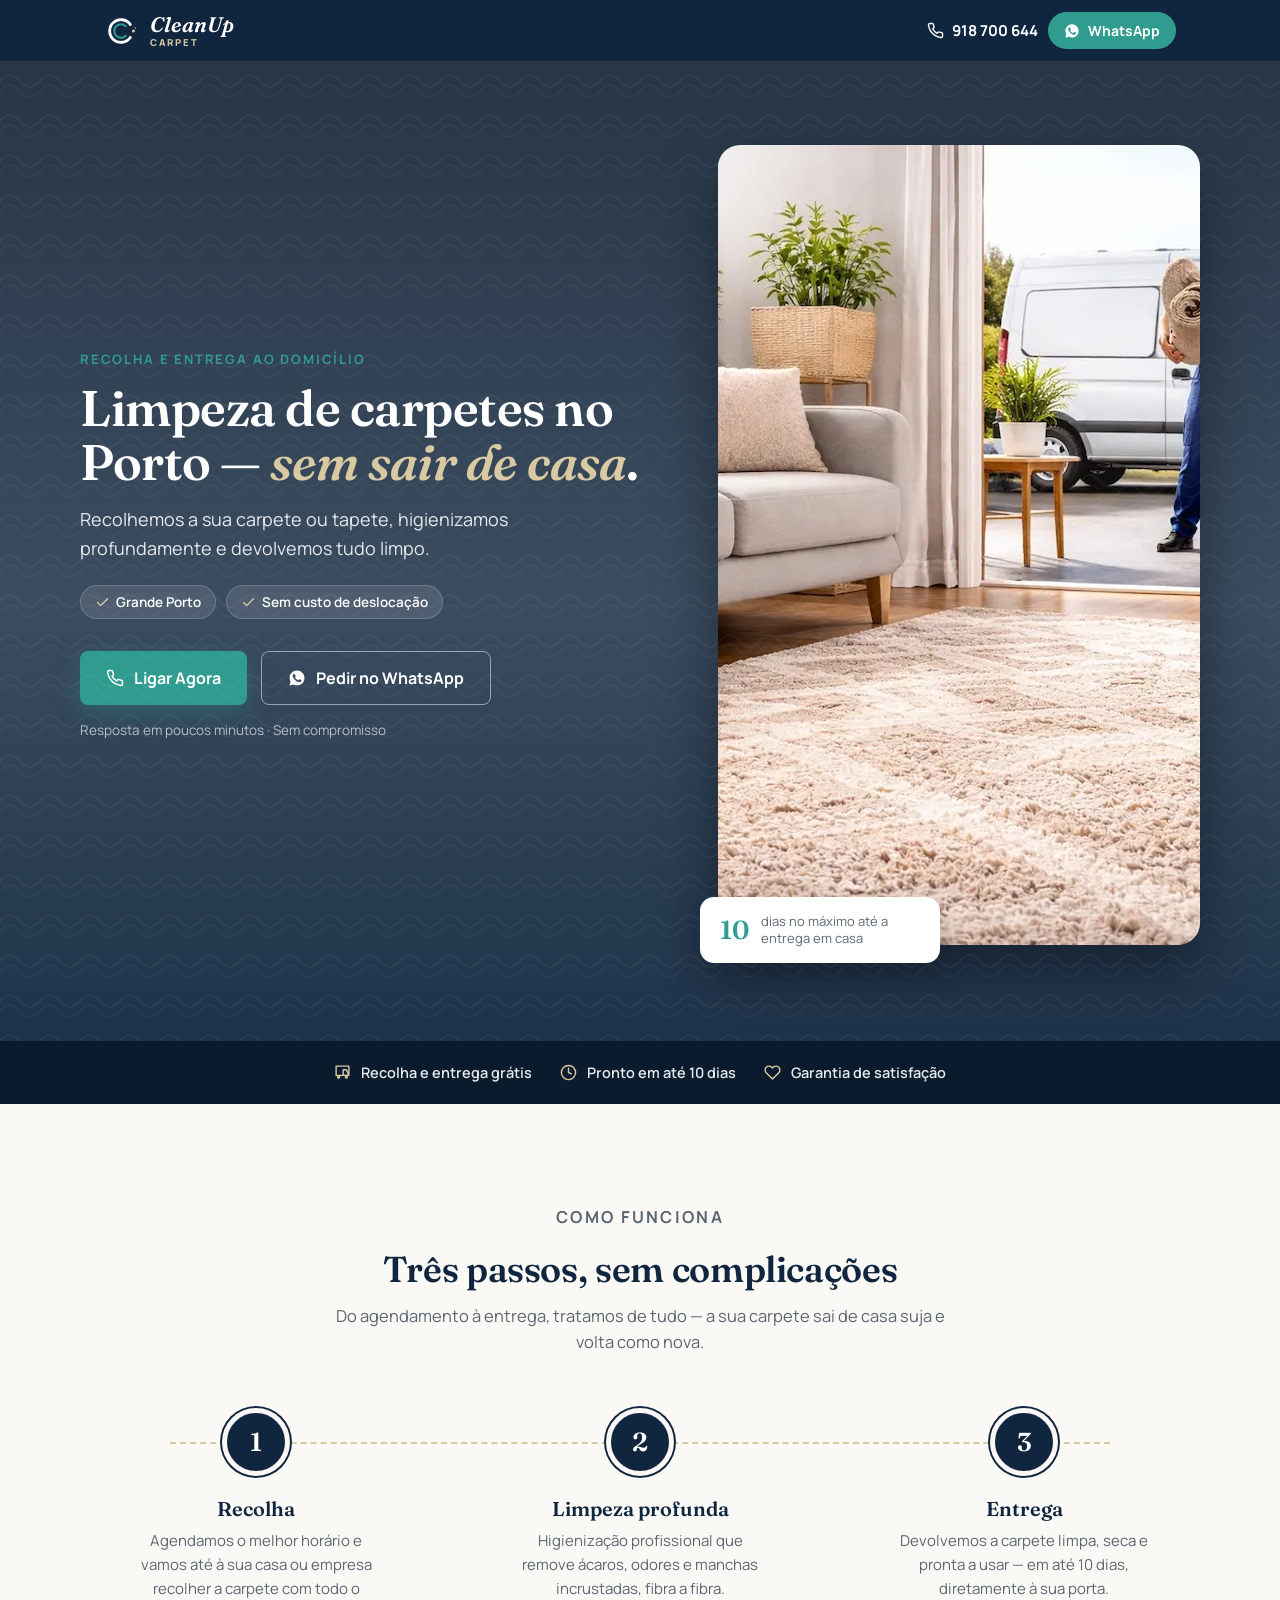
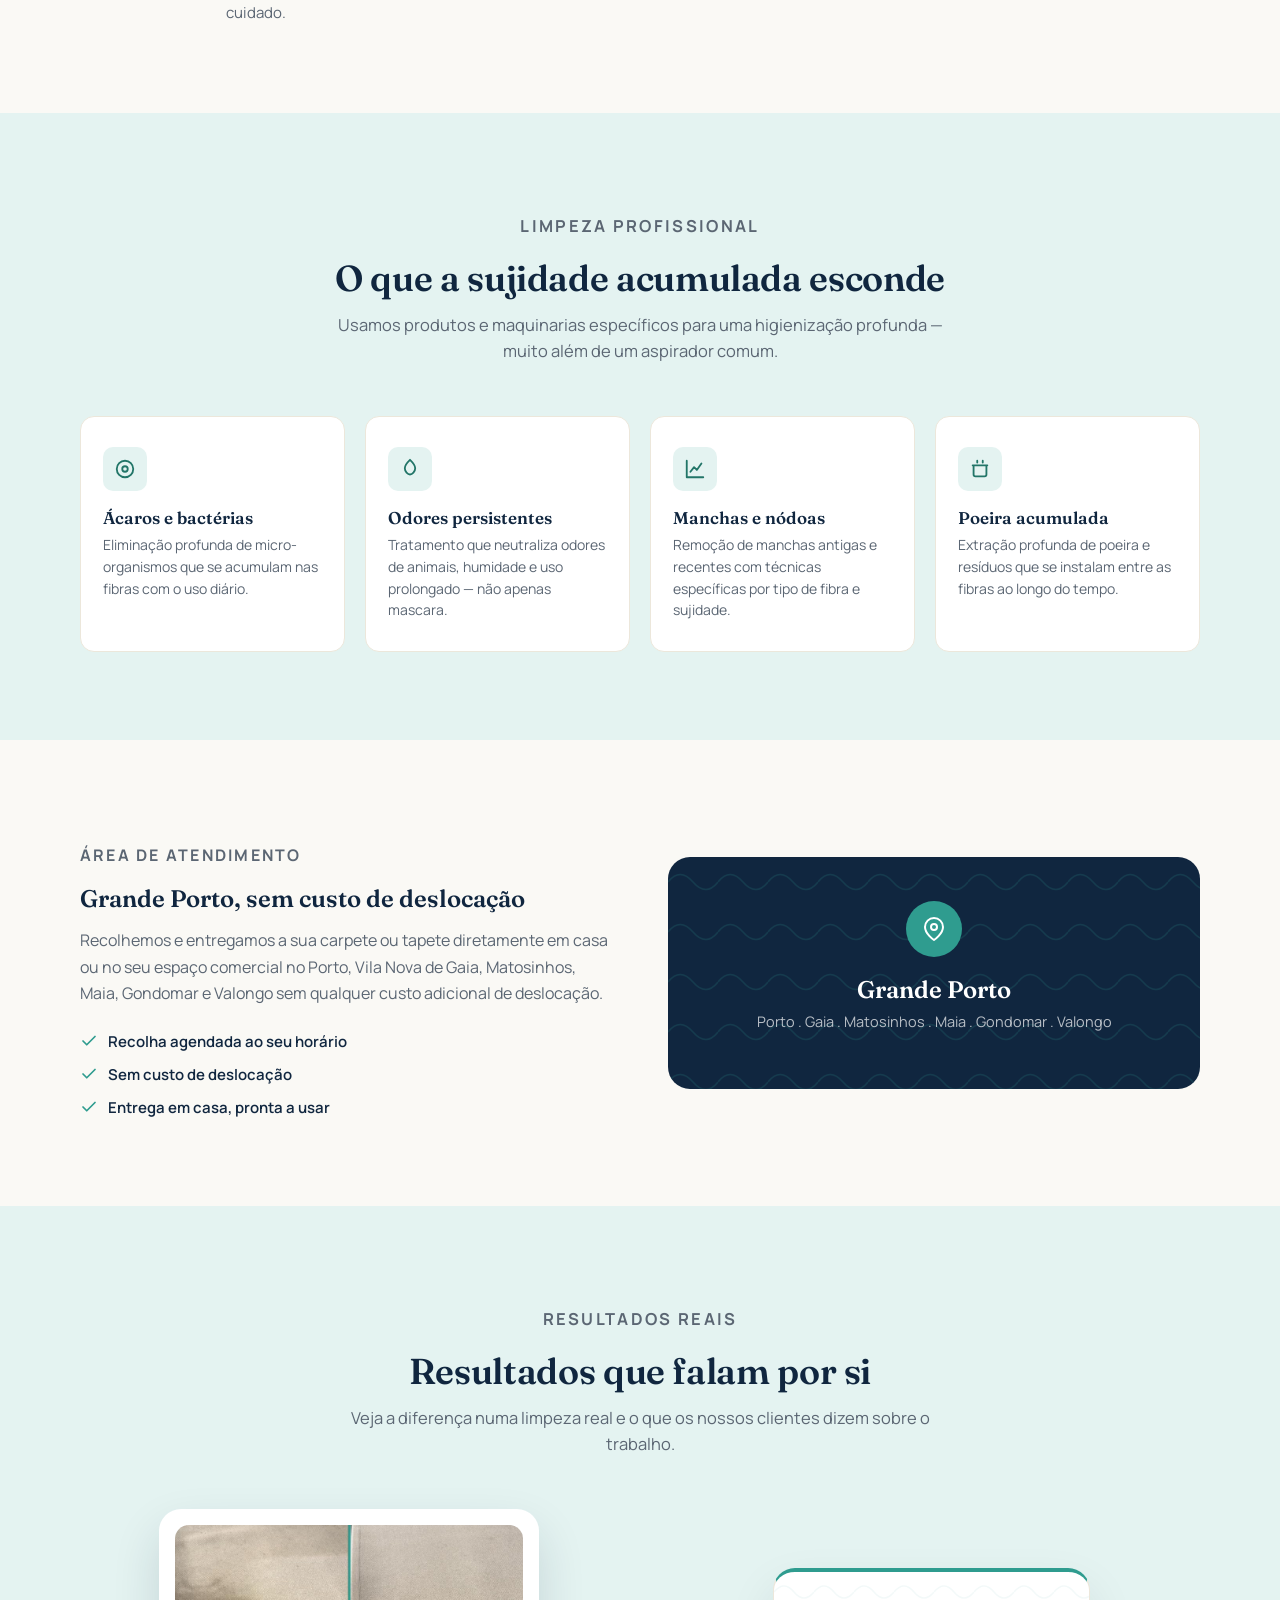
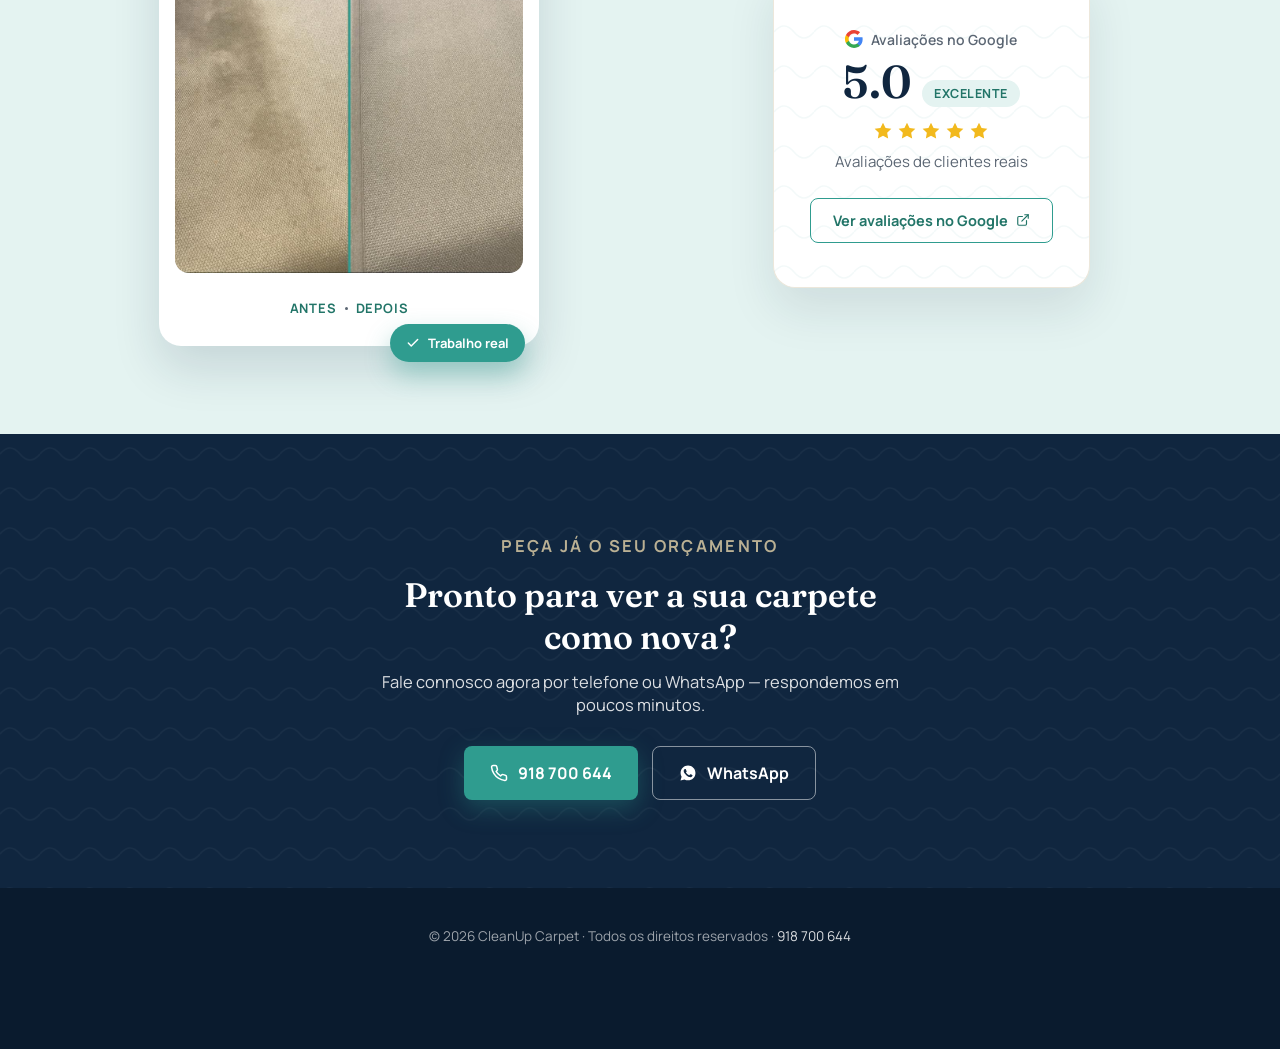
==== commit 9c6393db: "Replace image source with new file and attributes" ====
--- a/index.html
+++ b/index.html
@@ -135,7 +135,7 @@
     </div>
 
     <div class="hero-visual">
-      <img src="https://i.postimg.cc/q7rK0zLg/Fundo-capa-site-cleanup.jpg" alt="Carpete limpa e higienizada pela CleanUp Carpet no Porto">
+      <img src="capa.webp" alt="Carpete limpa e higienizada pela CleanUp Carpet no Porto" width="1200" height="800" fetchpriority="high">
       <div class="hero-visual-tag">
         <span class="num">10</span>
         <span class="txt">dias no máximo até a entrega em casa</span>
--- a/style.css
+++ b/style.css
@@ -784,7 +784,7 @@
    ============================================ */
 @media (max-width: 880px) {
   .hero-inner { grid-template-columns: 1fr; }
-  .hero-visual { order: -1; max-width: 320px; margin: 0 auto; }
+  .hero-visual { order: -1; max-width: 320px; width: 100%; margin: 0 auto; }
   .hero-content h1 { font-size: 38px; }
   .hero-content p.lede { max-width: 100%; }
   .grid { grid-template-columns: repeat(2, 1fr); }
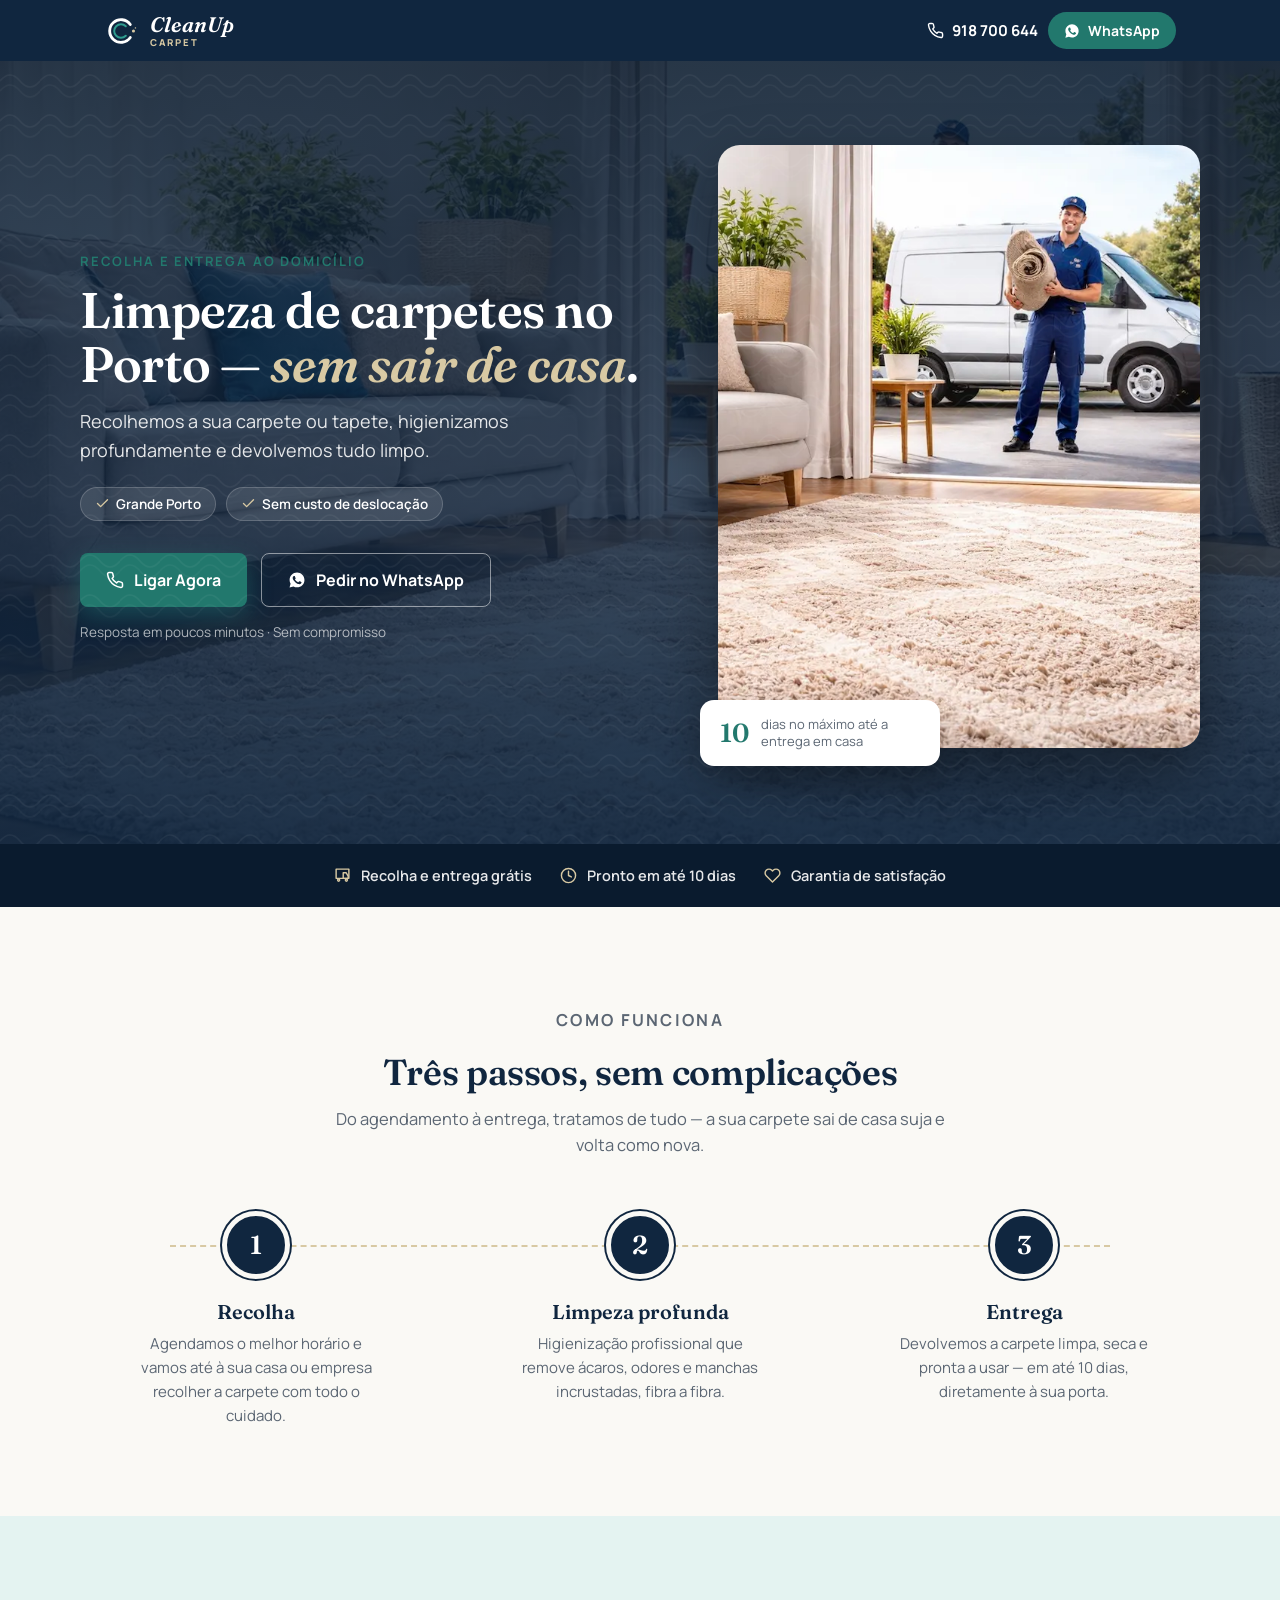
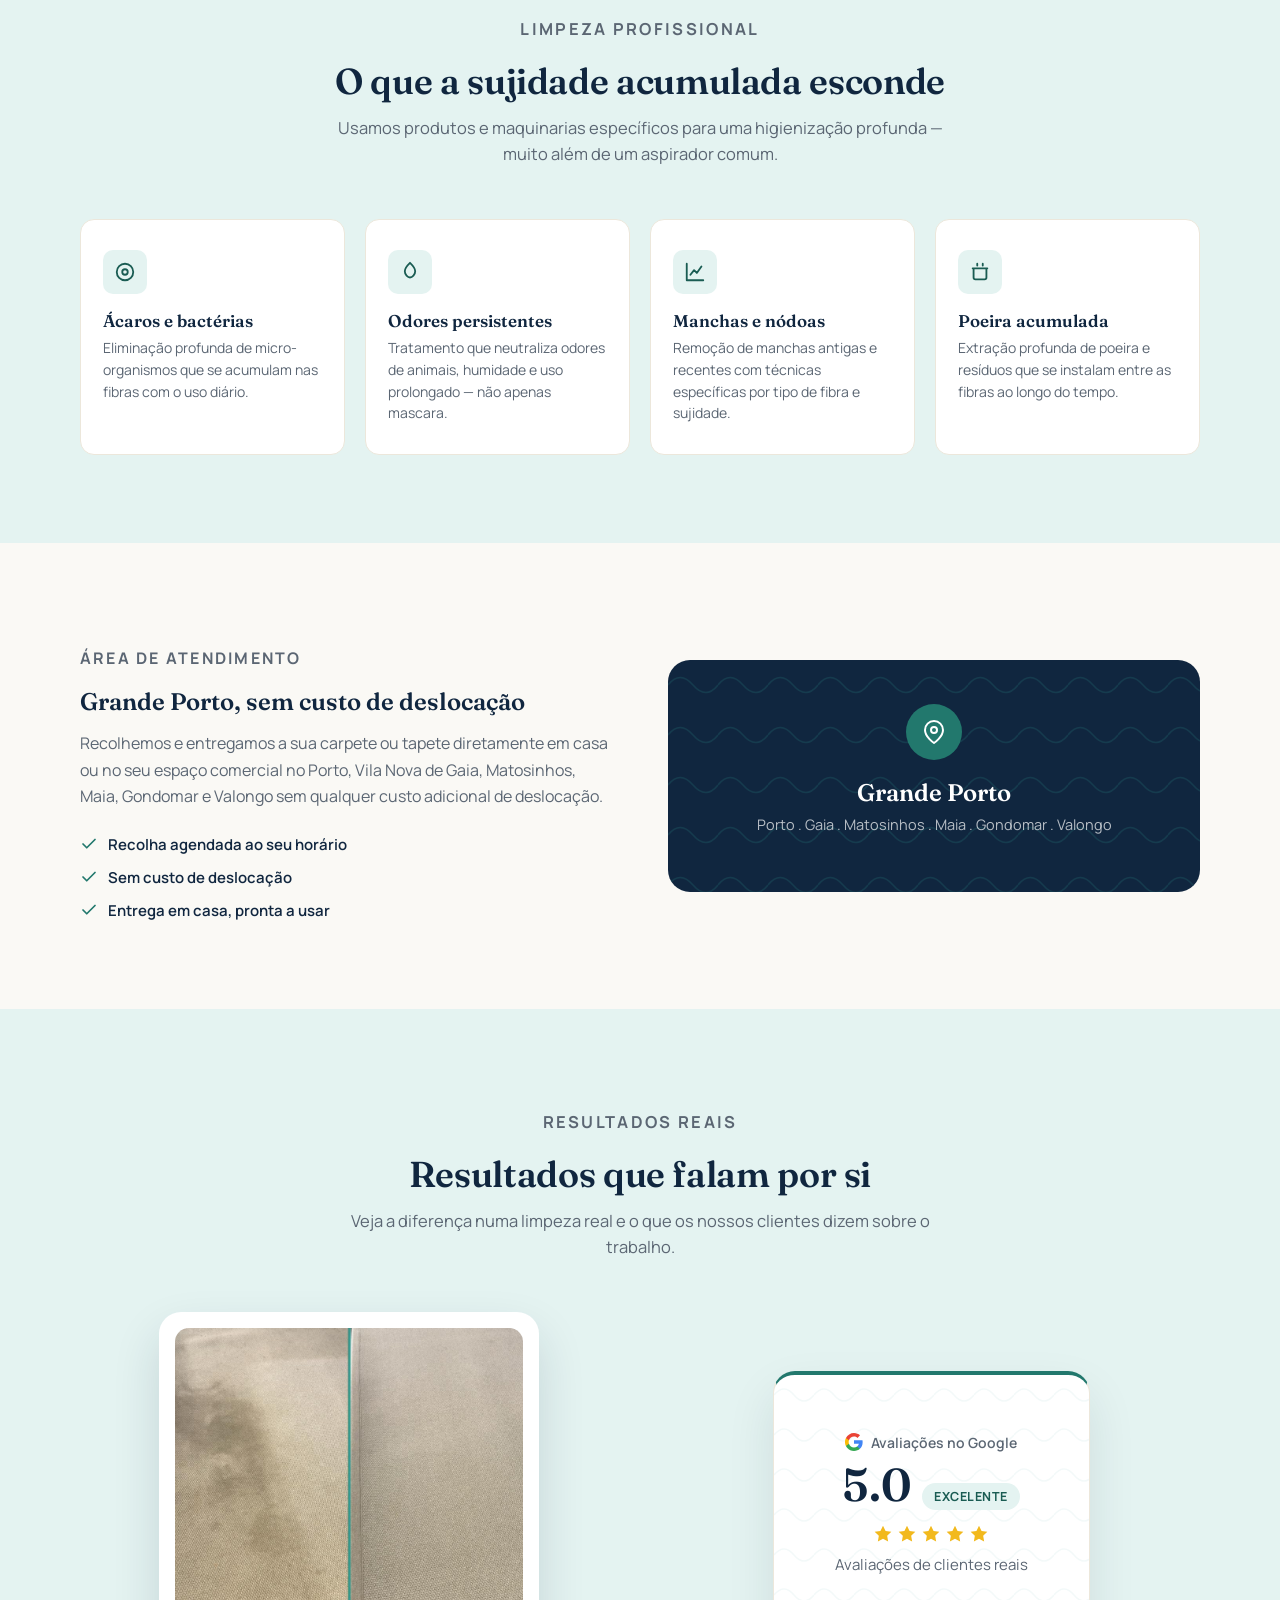
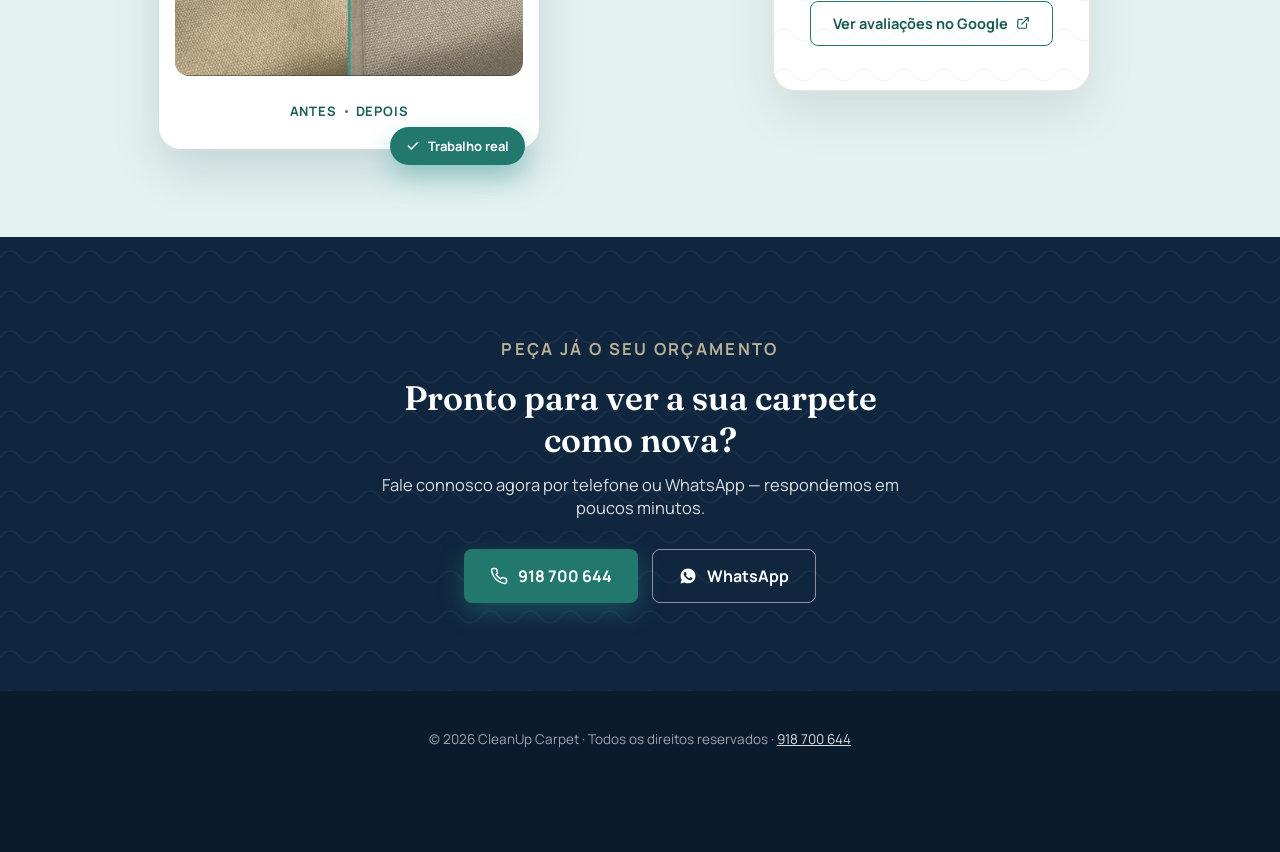
==== commit 98bca24b: "Add main section and update footer structure" ====
--- a/index.html
+++ b/index.html
@@ -81,7 +81,7 @@
       </span>
     </a>
     <div class="topbar-actions">
-      <a class="topbar-phone" href="tel:+351918700644">
+      <a class="topbar-phone" href="tel:+351918700644" aria-label="Ligar para 918 700 644">
         <svg width="17" height="17" viewBox="0 0 24 24" fill="none" stroke="currentColor" stroke-width="2" stroke-linecap="round" stroke-linejoin="round"><path d="M22 16.92v3a2 2 0 0 1-2.18 2 19.79 19.79 0 0 1-8.63-3.07 19.5 19.5 0 0 1-6-6 19.79 19.79 0 0 1-3.07-8.67A2 2 0 0 1 4.11 2h3a2 2 0 0 1 2 1.72c.127.96.361 1.903.7 2.81a2 2 0 0 1-.45 2.11L8.09 9.91a16 16 0 0 0 6 6l1.27-1.27a2 2 0 0 1 2.11-.45c.907.339 1.85.573 2.81.7A2 2 0 0 1 22 16.92z"/></svg>
         <span class="txt">918 700 644</span>
       </a>
@@ -96,7 +96,8 @@
   </div>
 </div>
 
-<!-- ===================== HERO ===================== -->
+<main>
+  <!-- ===================== HERO ===================== -->
 <header class="hero">
   <div class="hero-inner">
     <div class="hero-content">
@@ -330,7 +331,8 @@
   </div>
 </section>
 
-<!-- ===================== FOOTER ===================== -->
+</main>
+  <!-- ===================== FOOTER ===================== -->
 <footer>
   <p>© 2026 CleanUp Carpet · Todos os direitos reservados · <a href="tel:+351918700644">918 700 644</a></p>
 </footer>
--- a/style.css
+++ b/style.css
@@ -6,8 +6,8 @@
   --color-surface: #ffffff;
   --color-ink: #10263f;
   --color-ink-dark: #0a1b2e;
-  --color-teal: #2f9c8f;
-  --color-teal-dark: #227568;
+  --color-teal: #22786d;
+  --color-teal-dark: #1a5c53;
   --color-teal-light: #e4f3f1;
   --color-sand: #d8c9a3;
   --color-text: #1e1e1e;
@@ -163,7 +163,7 @@
   position: relative;
   background:
     linear-gradient(180deg, rgba(10, 27, 46, 0.88) 0%, rgba(16, 38, 63, 0.82) 55%, rgba(16, 38, 63, 0.94) 100%),
-    url("https://i.postimg.cc/q7rK0zLg/Fundo-capa-site-cleanup.jpg");
+    url("capa.webp");
   background-size: cover;
   background-position: center 20%;
   color: white;
@@ -294,7 +294,9 @@
   box-shadow: 0 24px 60px rgba(0, 0, 0, 0.4);
   aspect-ratio: 4/5;
   object-fit: cover;
+  object-position: 75% center;
   width: 100%;
+  height: auto;
 }
 
 .hero-visual-tag {
@@ -770,7 +772,7 @@
   color: rgba(255, 255, 255, 0.6);
 }
 
-footer a { color: rgba(255, 255, 255, 0.85); text-decoration: none; }
+footer a { color: rgba(255, 255, 255, 0.85); text-decoration: underline; }
 
 /* ============================================
    STICKY MOBILE CTA BAR
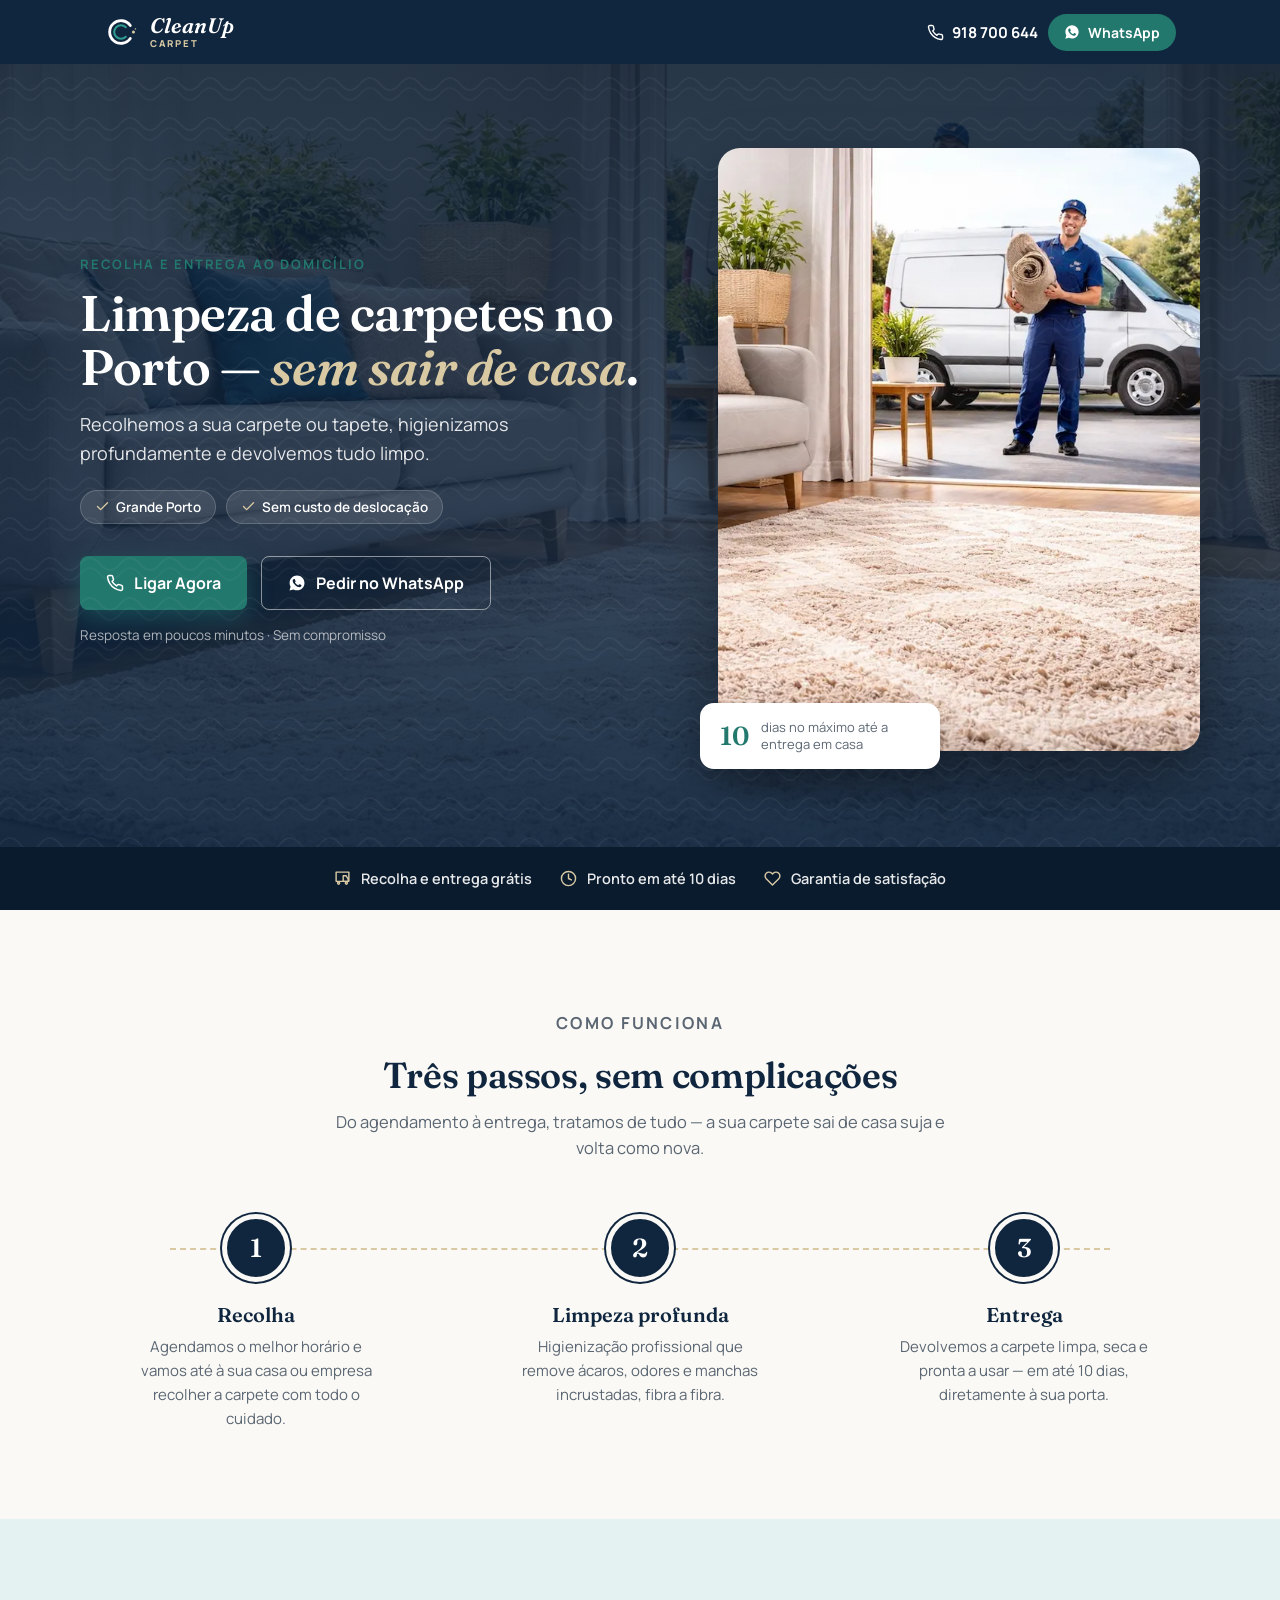
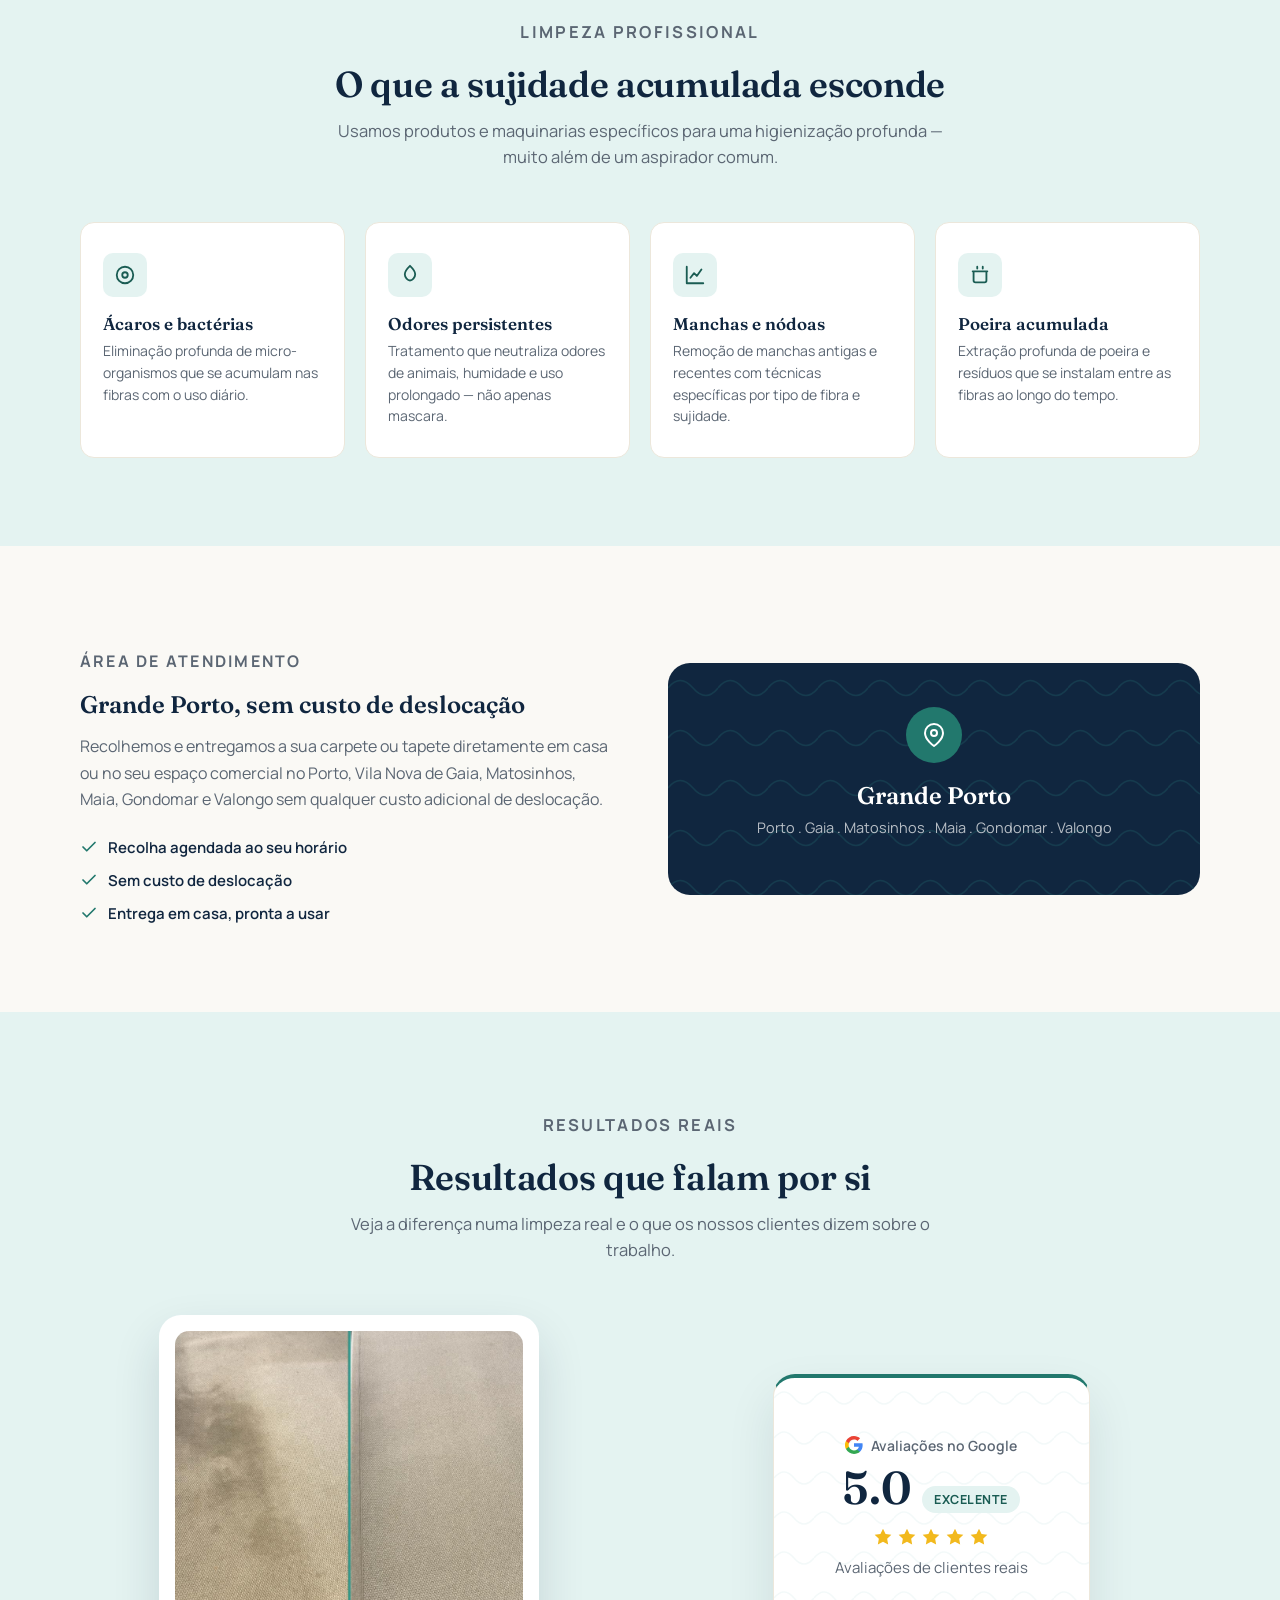
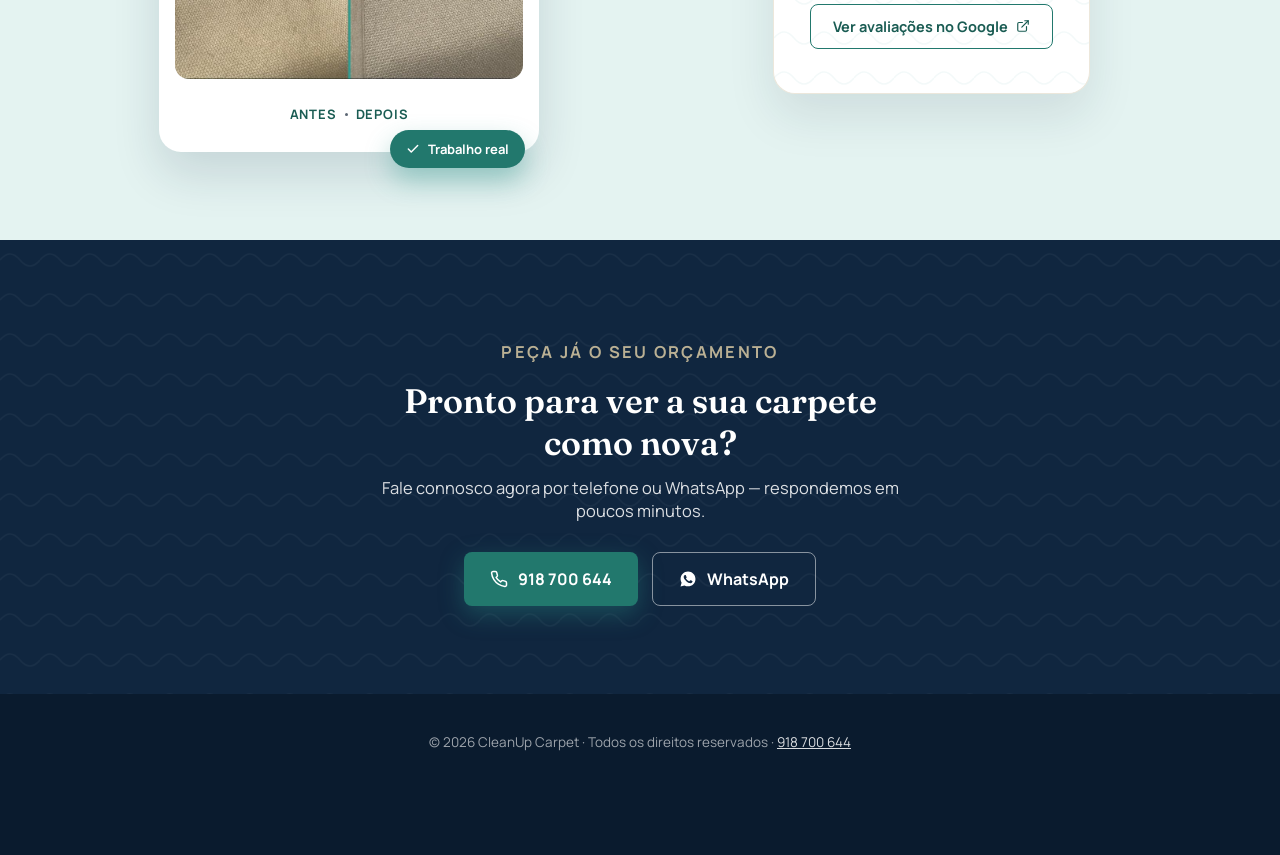
==== commit 48289151: "Optimize font loading and add preconnect for DoubleClick Added preconnect link for DoubleClick and m" ====
--- a/index.html
+++ b/index.html
@@ -52,7 +52,8 @@
 </script>
   <link rel="preconnect" href="https://fonts.googleapis.com">
   <link rel="preconnect" href="https://fonts.gstatic.com" crossorigin>
-  <link href="https://fonts.googleapis.com/css2?family=Fraunces:ital,wght@0,500;0,600;1,500;1,600&family=Manrope:wght@400;500;600;700;800&display=swap" rel="stylesheet">
+  <link rel="preconnect" href="https://ad.doubleclick.net">
+  <link href="https://fonts.googleapis.com/css2?family=Fraunces:ital,wght@0,500;0,600;1,500;1,600&family=Manrope:wght@400;500;600;700;800&display=swap" rel="stylesheet" media="print" onload="this.media='all'">
 
   <link rel="stylesheet" href="style.css">
 </head>
--- a/style.css
+++ b/style.css
@@ -79,6 +79,7 @@
 
 .topbar-inner {
   max-width: var(--max-width);
+  height: 64px;
   margin: 0 auto;
   padding: 12px 24px;
   display: flex;
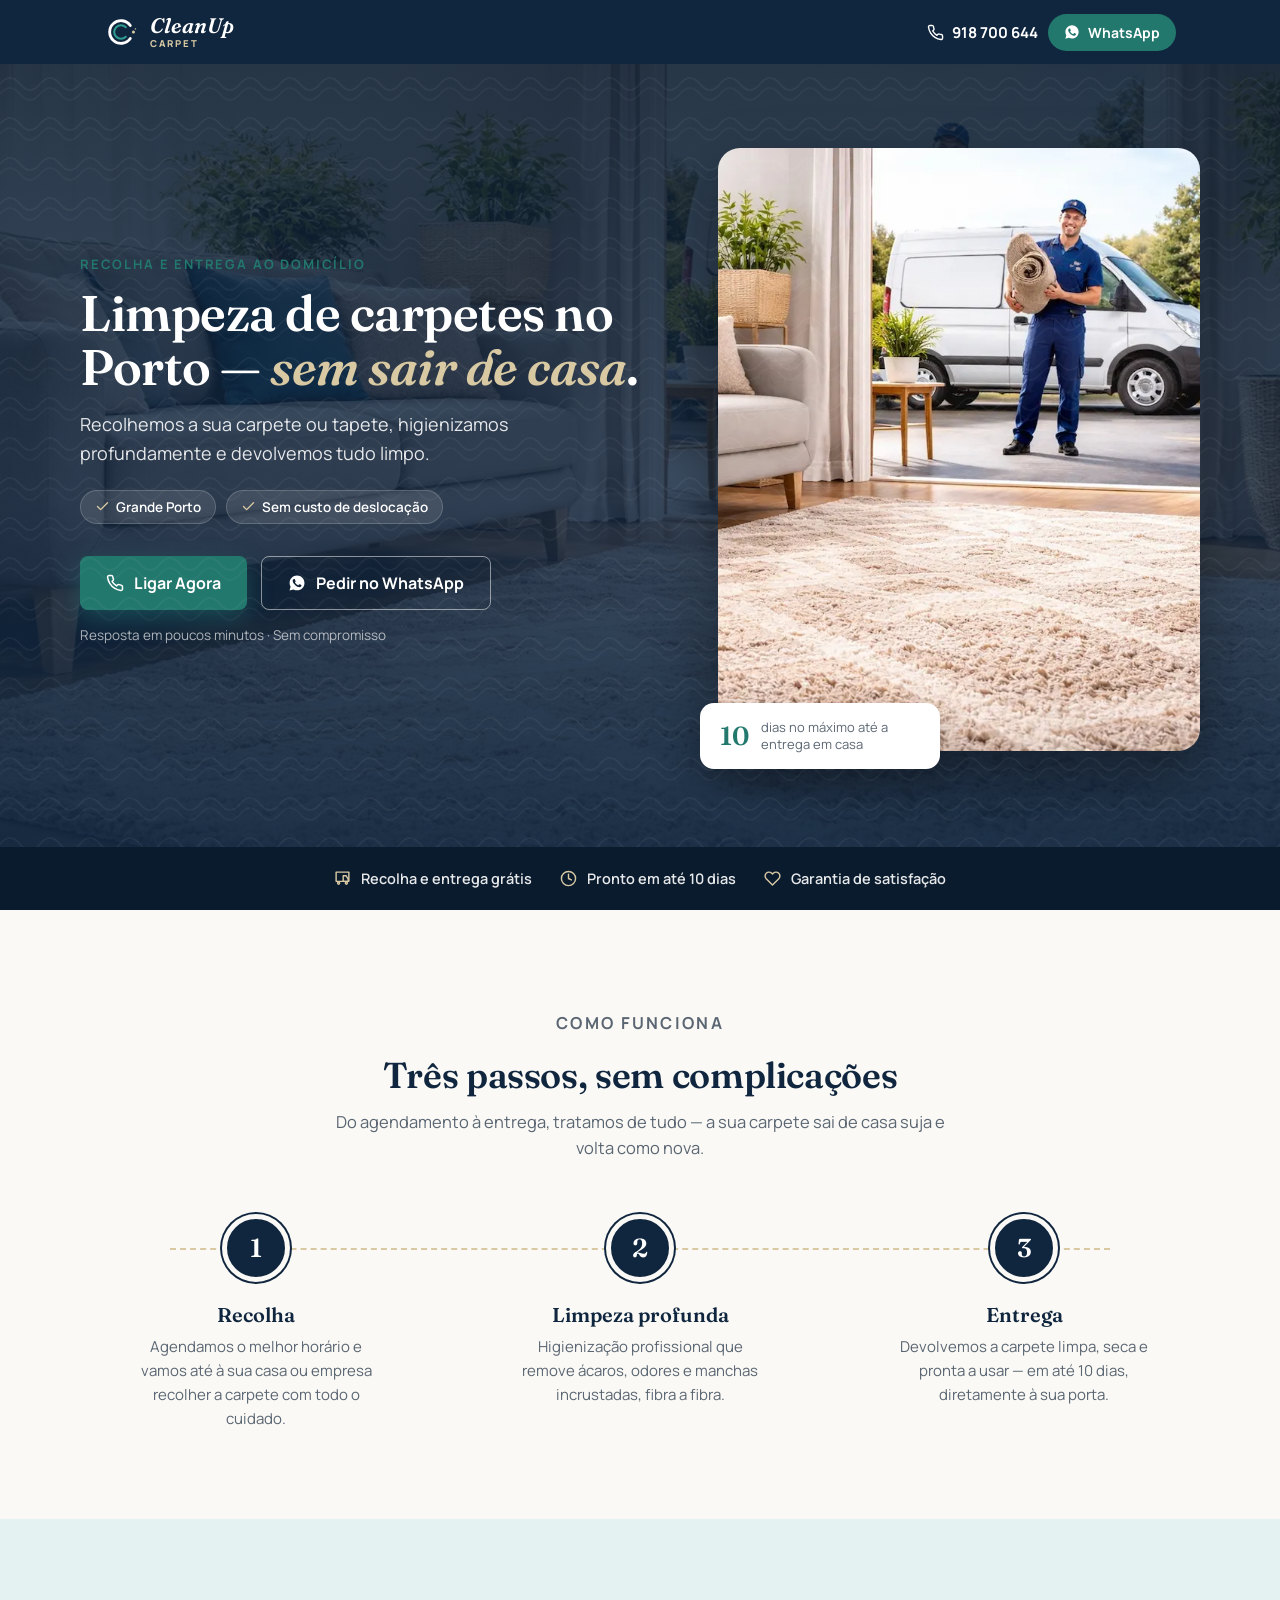
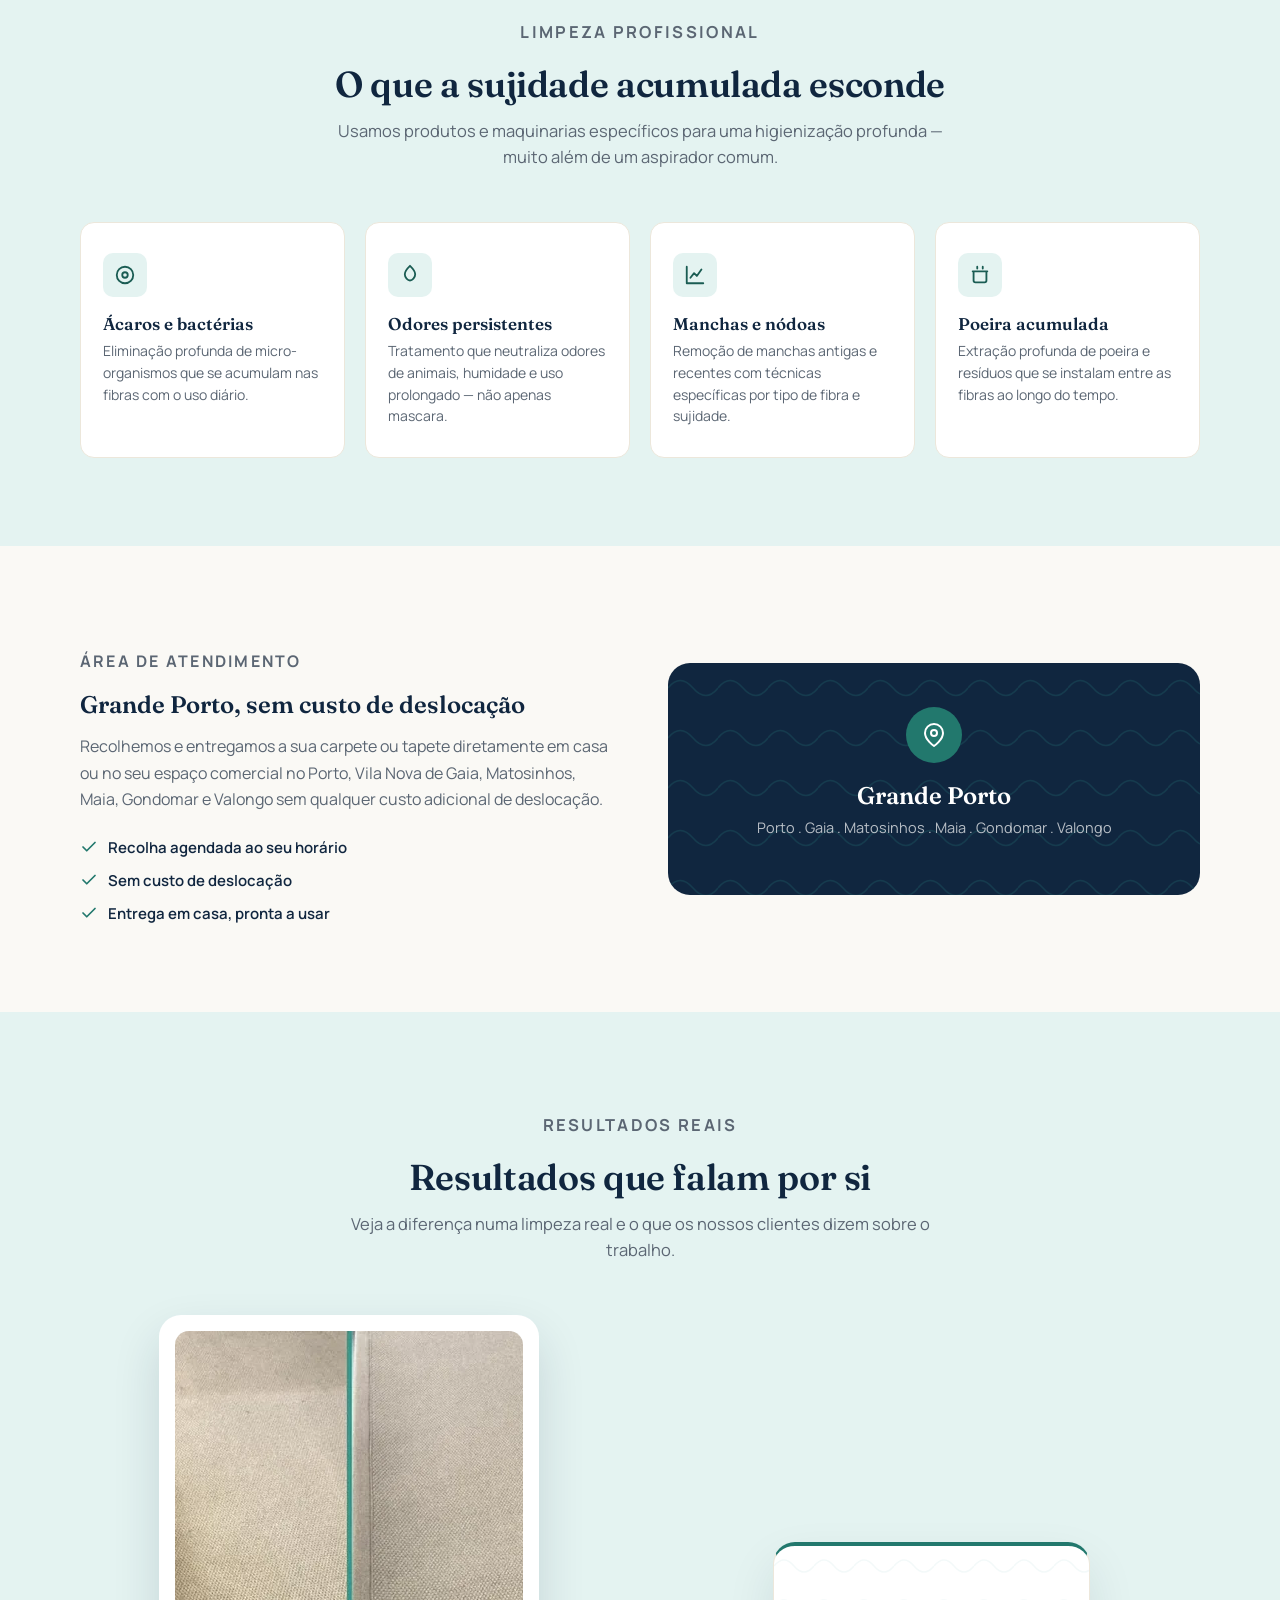
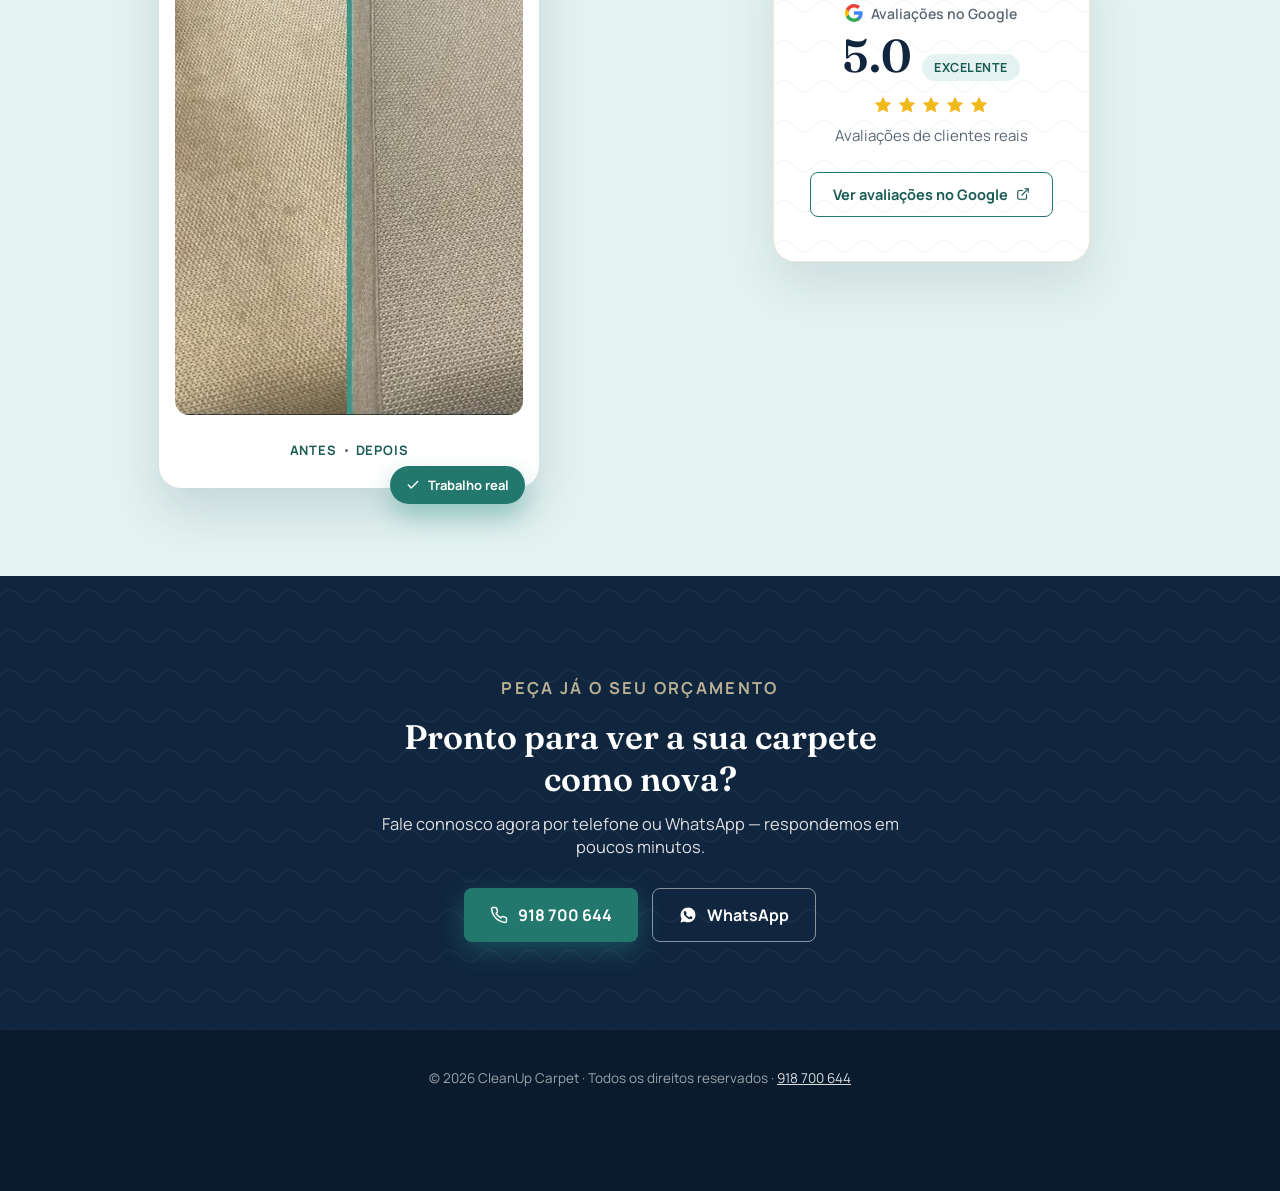
==== commit 14c0fcd1: "Update image source and attributes in index.html Replaced 'antesdepois03-final.jpg' with 'antesdepoi" ====
--- a/index.html
+++ b/index.html
@@ -53,6 +53,7 @@
   <link rel="preconnect" href="https://fonts.googleapis.com">
   <link rel="preconnect" href="https://fonts.gstatic.com" crossorigin>
   <link rel="preconnect" href="https://ad.doubleclick.net">
+  <link rel="preload" as="image" href="capa.webp" fetchpriority="high">
   <link href="https://fonts.googleapis.com/css2?family=Fraunces:ital,wght@0,500;0,600;1,500;1,600&family=Manrope:wght@400;500;600;700;800&display=swap" rel="stylesheet" media="print" onload="this.media='all'">
 
   <link rel="stylesheet" href="style.css">
@@ -277,7 +278,7 @@
 
   <div class="results-row">
     <div class="before-after">
-      <img src="antesdepois03-final.jpg" alt="Antes e depois da limpeza profissional de carpete pela CleanUp Carpet" class="before-after-img">
+      <img src="antesdepois.webp" alt="Antes e depois da limpeza profissional de carpete pela CleanUp Carpet" class="before-after-img" width="760" height="684" loading="lazy">
       <span class="before-after-tag">
         <svg width="14" height="14" viewBox="0 0 24 24" fill="none" stroke="currentColor" stroke-width="2.5" stroke-linecap="round" stroke-linejoin="round"><path d="M20 6 9 17l-5-5"/></svg>
         Trabalho real
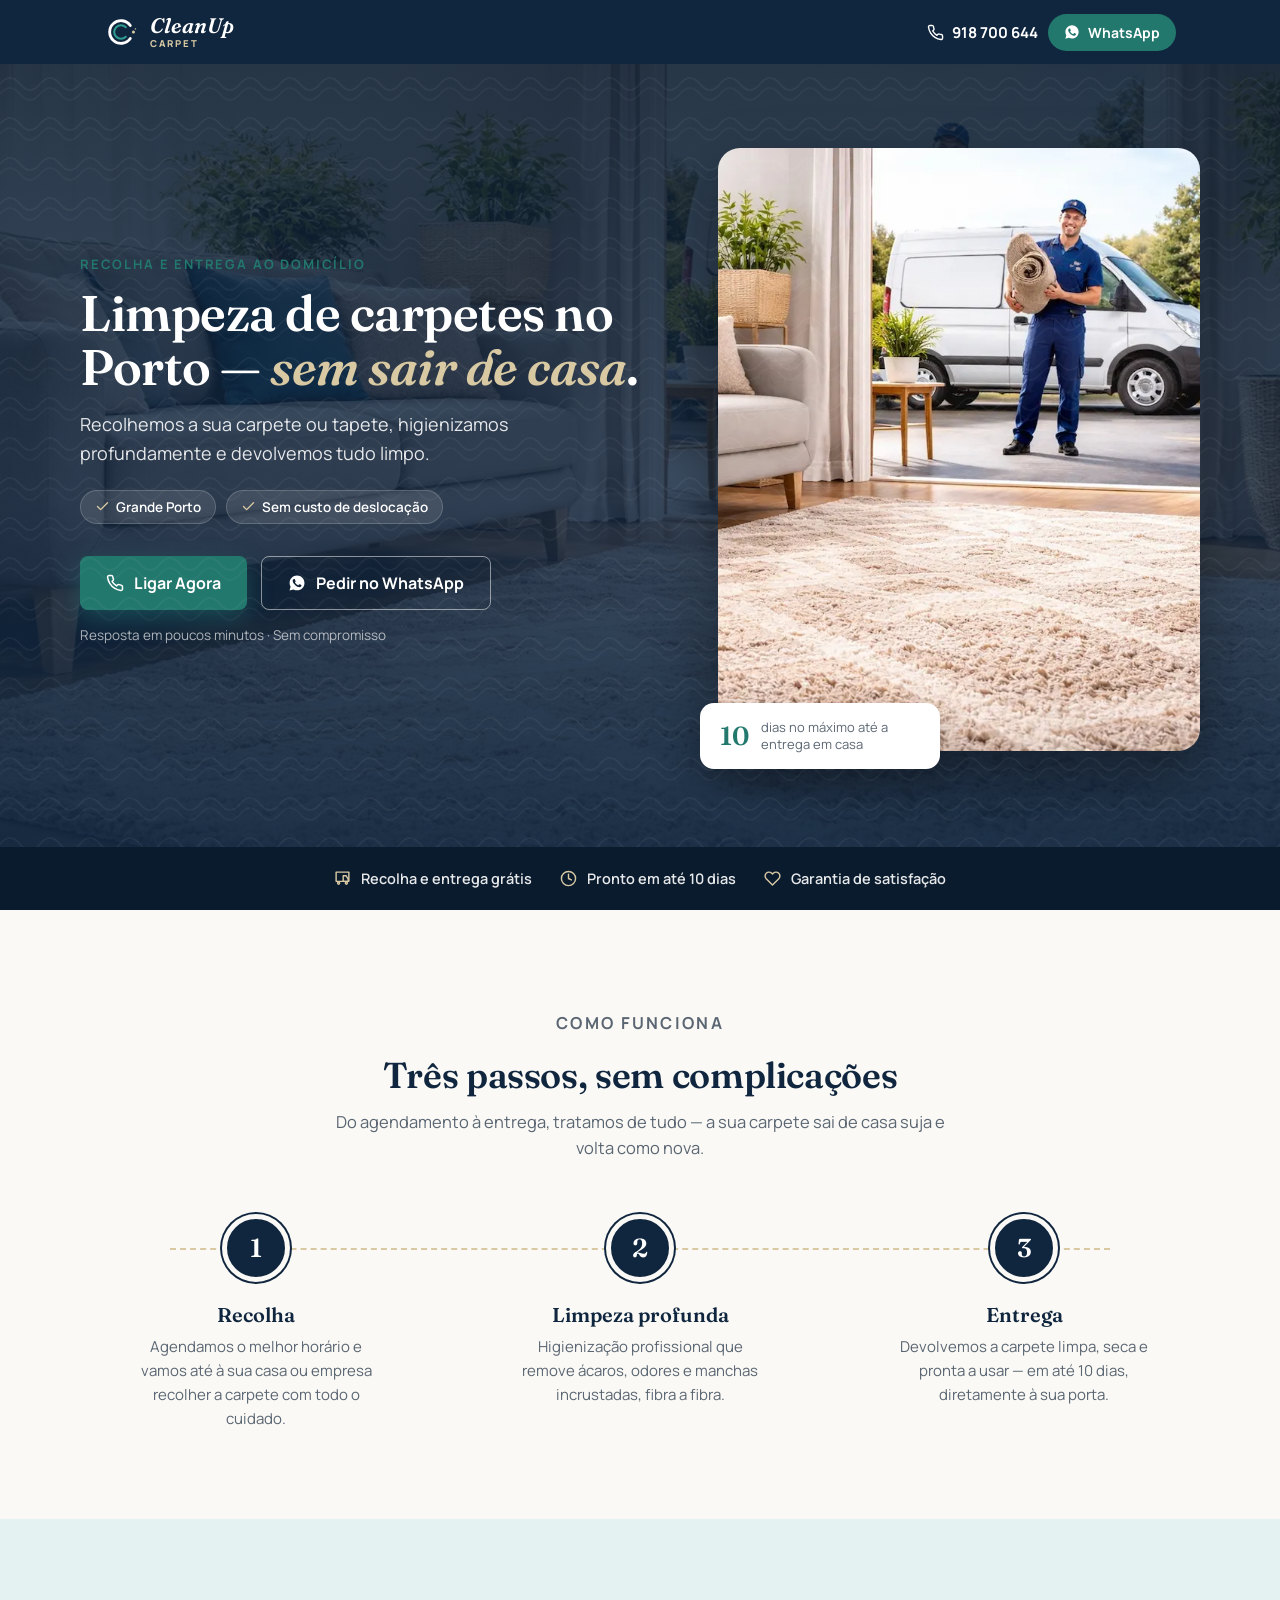
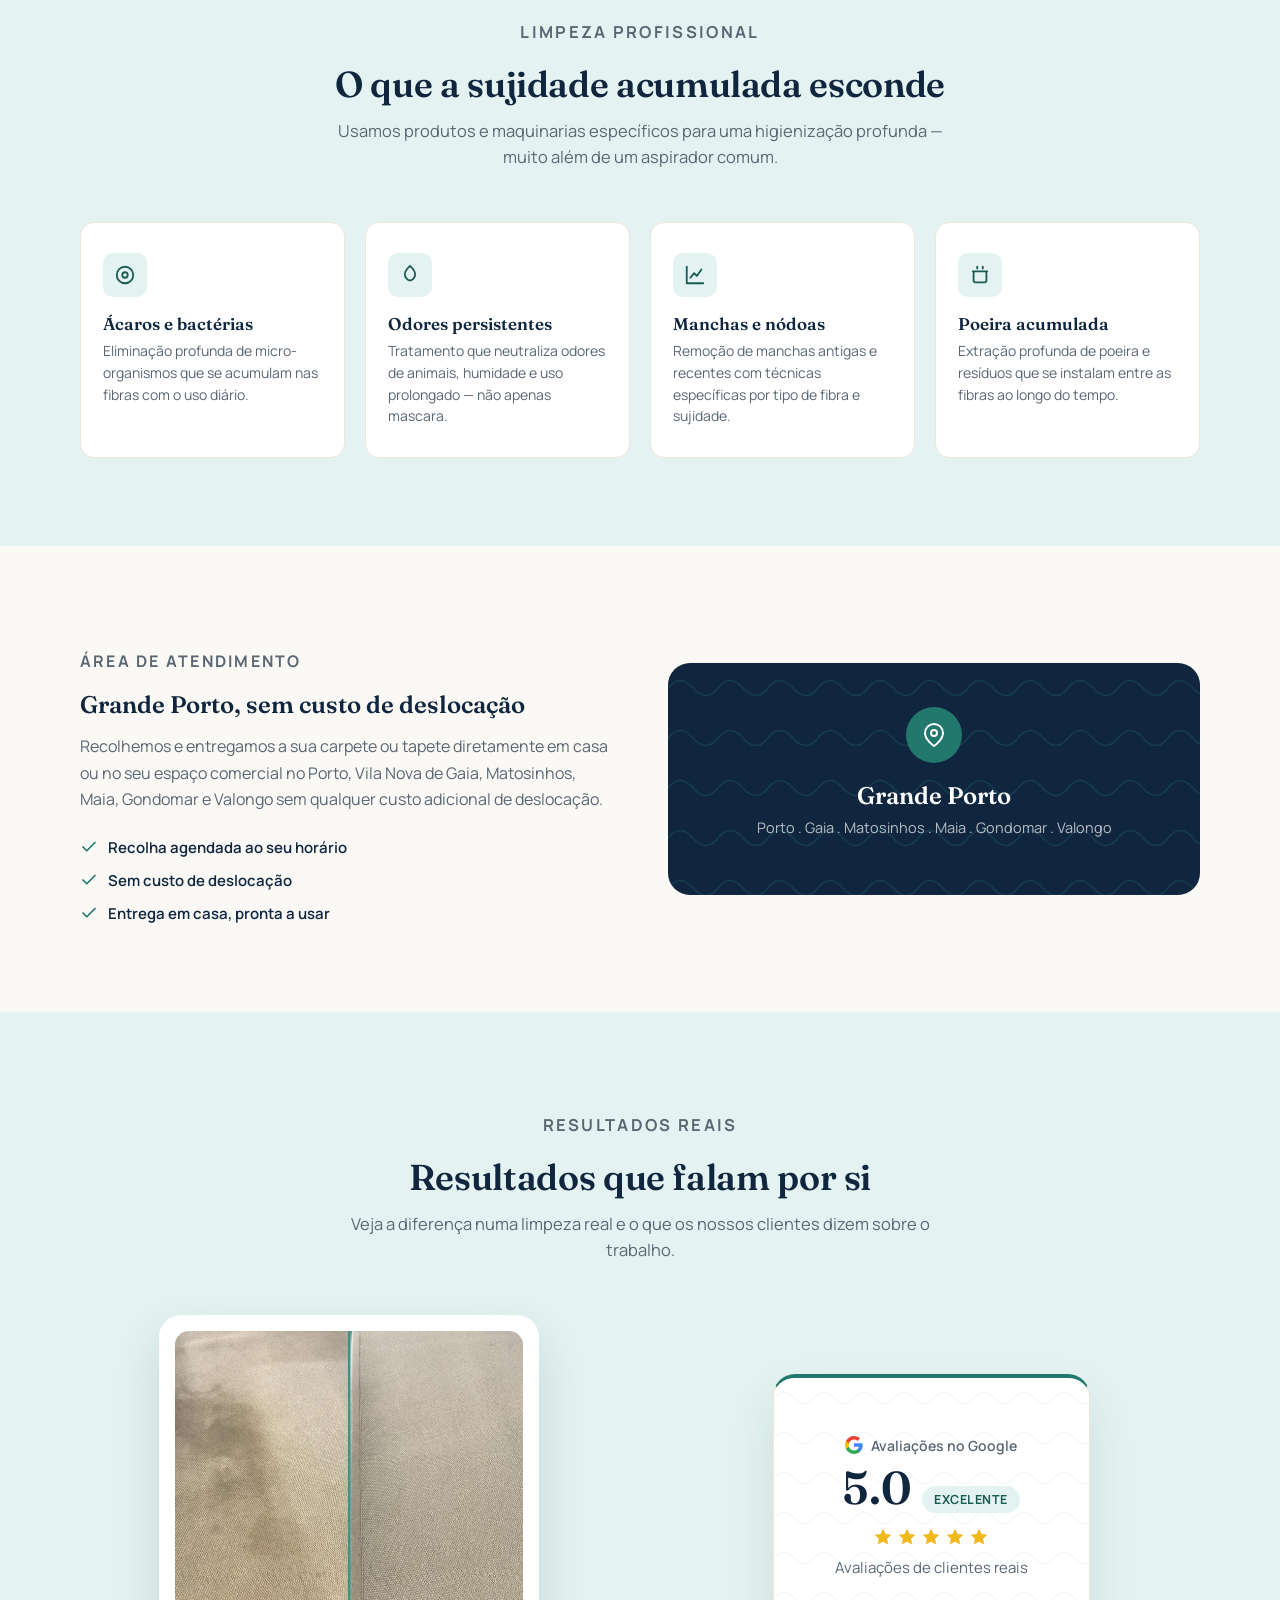
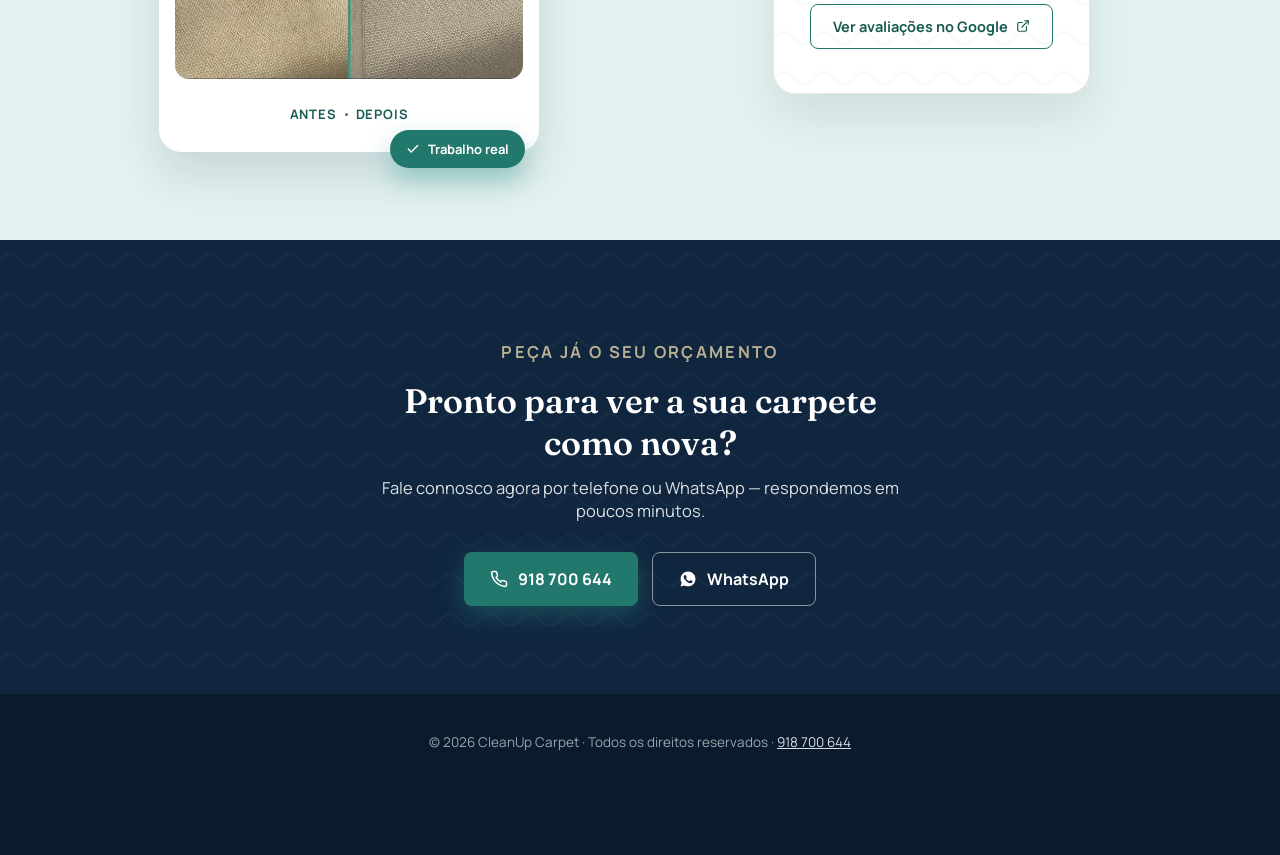
==== commit dbc2861f: "Remove preconnect link to DoubleClick Removed preconnect link to DoubleClick ad service." ====
--- a/index.html
+++ b/index.html
@@ -52,7 +52,6 @@
 </script>
   <link rel="preconnect" href="https://fonts.googleapis.com">
   <link rel="preconnect" href="https://fonts.gstatic.com" crossorigin>
-  <link rel="preconnect" href="https://ad.doubleclick.net">
   <link rel="preload" as="image" href="capa.webp" fetchpriority="high">
   <link href="https://fonts.googleapis.com/css2?family=Fraunces:ital,wght@0,500;0,600;1,500;1,600&family=Manrope:wght@400;500;600;700;800&display=swap" rel="stylesheet" media="print" onload="this.media='all'">
 
--- a/style.css
+++ b/style.css
@@ -583,6 +583,7 @@
 
 .before-after-img {
   width: 100%;
+  height: auto;
   border-radius: var(--radius-md);
   aspect-ratio: 1/1;
   object-fit: cover;
